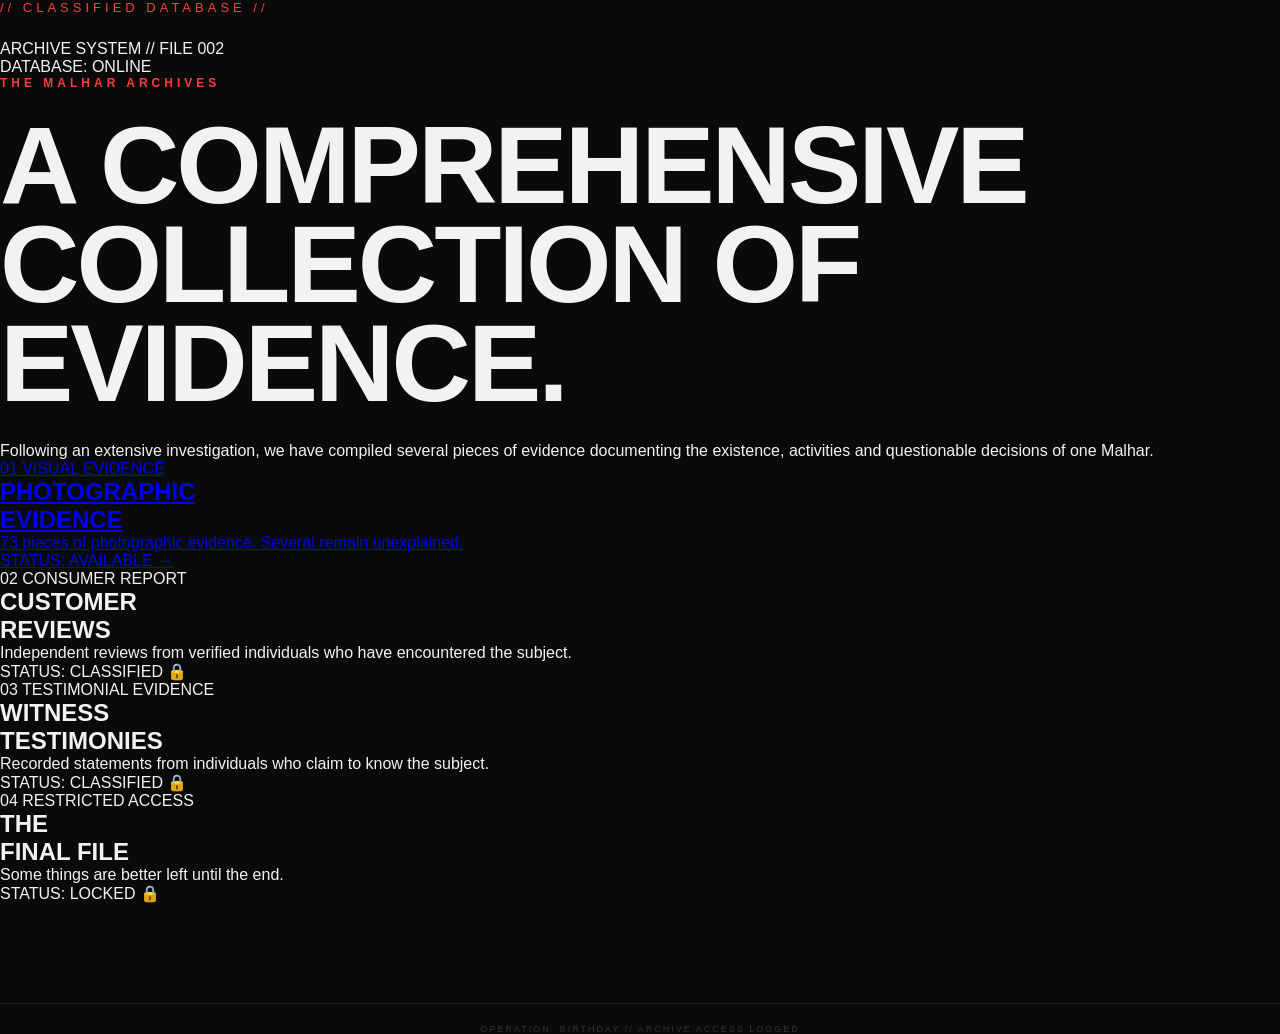
==== archives.html @ c101a63f "Create archives.html" ====
<!DOCTYPE html>
<html lang="en">

<head>

    <meta charset="UTF-8">
    <meta name="viewport" content="width=device-width, initial-scale=1.0">

    <title>The Malhar Archives | Operation Birthday</title>

    <link rel="stylesheet" href="style.css">

</head>


<body>

    <main class="archives-page">


        <!-- HEADER -->

        <header class="archives-header">

            <div>

                <p class="classified">
                    // CLASSIFIED DATABASE //
                </p>

                <p class="archive-code">
                    ARCHIVE SYSTEM // FILE 002
                </p>

            </div>

            <div class="archive-status">
                DATABASE: <span>ONLINE</span>
            </div>

        </header>


        <!-- TITLE -->

        <section class="archives-intro">

            <p class="section-label">
                THE MALHAR ARCHIVES
            </p>

            <h1>
                A COMPREHENSIVE<br>
                COLLECTION OF<br>
                EVIDENCE.
            </h1>

            <p class="archives-description">
                Following an extensive investigation, we have compiled
                several pieces of evidence documenting the existence,
                activities and questionable decisions of one Malhar.
            </p>

        </section>


        <!-- ARCHIVE FILES -->

        <section class="archive-files">


            <!-- PHOTO EVIDENCE -->

            <a href="evidence.html" class="archive-card archive-active">

                <div class="archive-card-top">

                    <span class="archive-number">
                        01
                    </span>

                    <span class="archive-type">
                        VISUAL EVIDENCE
                    </span>

                </div>

                <div class="archive-card-main">

                    <h2>
                        PHOTOGRAPHIC<br>
                        EVIDENCE
                    </h2>

                    <p>
                        73 pieces of photographic evidence.
                        Several remain unexplained.
                    </p>

                </div>

                <div class="archive-card-bottom">

                    <span>
                        STATUS: AVAILABLE
                    </span>

                    <span class="archive-arrow">
                        →
                    </span>

                </div>

            </a>


            <!-- CUSTOMER REVIEWS -->

            <div class="archive-card archive-locked">

                <div class="archive-card-top">

                    <span class="archive-number">
                        02
                    </span>

                    <span class="archive-type">
                        CONSUMER REPORT
                    </span>

                </div>

                <div class="archive-card-main">

                    <h2>
                        CUSTOMER<br>
                        REVIEWS
                    </h2>

                    <p>
                        Independent reviews from verified
                        individuals who have encountered the subject.
                    </p>

                </div>

                <div class="archive-card-bottom">

                    <span>
                        STATUS: CLASSIFIED
                    </span>

                    <span>
                        🔒
                    </span>

                </div>

            </div>


            <!-- WITNESS TESTIMONIES -->

            <div class="archive-card archive-locked">

                <div class="archive-card-top">

                    <span class="archive-number">
                        03
                    </span>

                    <span class="archive-type">
                        TESTIMONIAL EVIDENCE
                    </span>

                </div>

                <div class="archive-card-main">

                    <h2>
                        WITNESS<br>
                        TESTIMONIES
                    </h2>

                    <p>
                        Recorded statements from individuals
                        who claim to know the subject.
                    </p>

                </div>

                <div class="archive-card-bottom">

                    <span>
                        STATUS: CLASSIFIED
                    </span>

                    <span>
                        🔒
                    </span>

                </div>

            </div>


            <!-- FINAL FILE -->

            <div class="archive-card archive-locked final-archive">

                <div class="archive-card-top">

                    <span class="archive-number">
                        04
                    </span>

                    <span class="archive-type">
                        RESTRICTED ACCESS
                    </span>

                </div>

                <div class="archive-card-main">

                    <h2>
                        THE<br>
                        FINAL FILE
                    </h2>

                    <p>
                        Some things are better left until
                        the end.
                    </p>

                </div>

                <div class="archive-card-bottom">

                    <span>
                        STATUS: LOCKED
                    </span>

                    <span>
                        🔒
                    </span>

                </div>

            </div>


        </section>


        <!-- FOOTER -->

        <footer class="archives-footer">

            <p>
                OPERATION: BIRTHDAY // ARCHIVE ACCESS LOGGED
            </p>

        </footer>


    </main>

</body>

</html>
---- style.css ----
* {
    box-sizing: border-box;
    margin: 0;
    padding: 0;
}

body {
    background: #0a0a0a;
    color: #f2f2f2;
    font-family: Arial, Helvetica, sans-serif;
}

.landing {
    min-height: 100vh;
    display: flex;
    flex-direction: column;
    justify-content: center;
    align-items: center;
    text-align: center;
    padding: 30px;
}

.classified {
    color: #ff3b3b;
    letter-spacing: 4px;
    font-size: 13px;
    margin-bottom: 25px;
}

h1 {
    font-size: clamp(50px, 10vw, 110px);
    line-height: 0.9;
    letter-spacing: -3px;
    margin-bottom: 30px;
}

.subtitle {
    max-width: 600px;
    color: #bdbdbd;
    font-size: 18px;
    margin-bottom: 35px;
}

.mission-box {
    border: 1px solid #444;
    padding: 25px 40px;
    text-align: left;
    width: min(500px, 90%);
    margin-bottom: 30px;
    background: #111;
}

.mission-box p {
    margin: 8px 0;
    letter-spacing: 1px;
}

.warning {
    color: #aaa;
    line-height: 1.7;
    margin-bottom: 30px;
}

button {
    background: #ff3b3b;
    color: white;
    border: none;
    padding: 16px 30px;
    font-size: 15px;
    font-weight: bold;
    letter-spacing: 1px;
    cursor: pointer;
    transition: 0.2s;
}

button:hover {
    background: #ffffff;
    color: #000000;
    transform: scale(1.05);
}

.tiny {
    margin-top: 40px;
    color: #555;
    font-size: 11px;
}

.mission-button {
    display: inline-block;
    background: #ff3b3b;
    color: white;
    text-decoration: none;
    padding: 16px 30px;
    font-size: 15px;
    font-weight: bold;
    letter-spacing: 1px;
    cursor: pointer;
    transition: 0.2s;
}

.mission-button:hover {
    background: white;
    color: black;
    transform: scale(1.05);
}

.briefing {
    min-height: 100vh;
    max-width: 850px;
    margin: auto;
    padding: 80px 30px;
}

.briefing h1 {
    font-size: clamp(50px, 9vw, 100px);
    line-height: 0.9;
    margin-bottom: 30px;
}

.intro {
    color: #aaa;
    font-size: 20px;
    margin-bottom: 50px;
}

.briefing-card {
    border-left: 4px solid #ff3b3b;
    background: #111;
    padding: 30px;
    margin-bottom: 40px;
}

.briefing-card h2,
.rules h2 {
    font-size: 14px;
    letter-spacing: 3px;
    color: #ff3b3b;
    margin-bottom: 20px;
}

.briefing-card p {
    color: #ccc;
    line-height: 1.7;
    margin-bottom: 15px;
}

.rules {
    margin-bottom: 40px;
}

.rules p {
    border-bottom: 1px solid #222;
    padding: 18px 0;
    color: #ccc;
}

.rules span {
    color: #ff3b3b;
    font-weight: bold;
    margin-right: 20px;
}

.warning-box {
    border: 1px dashed #555;
    padding: 25px;
    margin-bottom: 40px;
    color: #999;
}

.warning-box p:first-child {
    color: #ff3b3b;
    font-weight: bold;
    letter-spacing: 2px;
    margin-bottom: 10px;
}

/* =========================================
   MISSION BRIEFING
   ========================================= */

.briefing-page {
    min-height: 100vh;
    max-width: 1000px;
    margin: auto;
    padding: 50px 35px 80px;
}


/* HEADER */

.page-header {
    display: flex;
    justify-content: space-between;
    align-items: center;
    border-bottom: 1px solid #252525;
    padding-bottom: 18px;
    margin-bottom: 90px;
}

.file-number {
    color: #555;
    font-size: 11px;
    letter-spacing: 2px;
}


/* TITLE */

.briefing-title {
    margin-bottom: 100px;
}

.section-label {
    color: #ff3b3b;
    font-size: 12px;
    font-weight: bold;
    letter-spacing: 4px;
    margin-bottom: 25px;
}

.briefing-title h1 {
    font-size: clamp(55px, 10vw, 110px);
    line-height: 0.88;
    letter-spacing: -4px;
    margin-bottom: 35px;
}

.intro-text {
    color: #888;
    font-size: 19px;
    max-width: 600px;
}


/* SECTIONS */

.briefing-section {
    display: grid;
    grid-template-columns: 90px 1fr;
    gap: 30px;

    border-top: 1px solid #252525;

    padding: 55px 0;
}

.section-number {
    color: #ff3b3b;
    font-size: 13px;
    font-weight: bold;
    letter-spacing: 2px;
}

.section-content h2 {
    font-size: 14px;
    letter-spacing: 3px;
    margin-bottom: 25px;
}

.section-content > p {
    max-width: 650px;
    color: #aaa;
    font-size: 17px;
    line-height: 1.8;
    margin-bottom: 18px;
}


/* PARAMETERS */

.parameter {
    display: grid;
    grid-template-columns: 190px 1fr;

    border-bottom: 1px solid #202020;

    padding: 20px 0;
}

.parameter span {
    color: #ff3b3b;
    font-size: 11px;
    font-weight: bold;
    letter-spacing: 1.5px;
}

.parameter p {
    color: #aaa;
    line-height: 1.6;
}


/* RULES */

.rules {
    list-style: none;
    counter-reset: rules;
    padding: 0;
    margin: 0;
    max-width: 700px;
}

.rules li {
    counter-increment: rules;

    position: relative;

    border-bottom: 1px solid #202020;

    padding: 18px 0 18px 45px;

    color: #aaa;
    line-height: 1.5;
}

.rules li::before {
    content: "0" counter(rules);

    position: absolute;
    left: 0;

    color: #ff3b3b;
    font-size: 11px;
    font-weight: bold;
    letter-spacing: 1px;
}


/* WARNING */

.warning-panel {
    border: 1px dashed #444;

    padding: 25px 30px;

    margin: 40px 0 70px;

    max-width: 700px;
}

.warning-title {
    color: #ff3b3b !important;
    font-weight: bold;
    letter-spacing: 2px;
    margin-bottom: 10px;
}

.warning-panel p {
    color: #777;
    line-height: 1.6;
}


/* START */

.start-section {
    text-align: center;

    border-top: 1px solid #252525;

    padding-top: 60px;
}

.start-section > p {
    color: #555;
    font-size: 11px;
    letter-spacing: 3px;
    margin-bottom: 25px;
}


/* FOOTER */

footer {
    margin-top: 100px;

    border-top: 1px solid #202020;

    padding-top: 20px;

    text-align: center;
}

footer p {
    color: #333;
    font-size: 9px;
    letter-spacing: 2px;
}


/* MOBILE */

@media (max-width: 650px) {

    .briefing-page {
        padding: 30px 22px 60px;
    }

    .page-header {
        margin-bottom: 60px;
    }

    .file-number {
        display: none;
    }

    .briefing-title {
        margin-bottom: 70px;
    }

    .briefing-title h1 {
        letter-spacing: -2px;
    }

    .briefing-section {
        grid-template-columns: 1fr;
        gap: 15px;
    }

        .parameter {
        grid-template-columns: 1fr;
        gap: 8px;
    }

}

/* =========================================
   TREASURE HUNT
   ========================================= */

.hunt-page {
    min-height: 100vh;
    max-width: 1000px;
    margin: auto;
    padding: 40px 35px 70px;
}


/* HEADER */

.hunt-header {
    display: flex;
    justify-content: space-between;
    align-items: center;

    border-bottom: 1px solid #252525;

    padding-bottom: 20px;
}

.hunt-title {
    font-size: 11px;
    letter-spacing: 3px;
    color: #777;
    margin-top: 8px;
}

.progress-text {
    font-size: 13px;
    letter-spacing: 2px;
    color: #ff3b3b;
}


/* PROGRESS */

.hunt-progress {
    margin: 45px 0 80px;
}

.progress-bar {
    width: 100%;
    height: 3px;
    background: #202020;
}

#progress-fill {
    width: 0%;
    height: 100%;
    background: #ff3b3b;
    transition: width 0.5s ease;
}

#progress-label {
    color: #555;
    font-size: 10px;
    letter-spacing: 2px;
    margin-top: 12px;
}


/* CLUE */

.clue-container {
    max-width: 800px;
    margin: auto;
}

.clue-label {
    color: #ff3b3b;
    font-size: 12px;
    font-weight: bold;
    letter-spacing: 4px;
    margin-bottom: 20px;
}

.clue-container h1 {
    font-size: clamp(45px, 8vw, 90px);
    line-height: 0.9;
    letter-spacing: -3px;
    margin-bottom: 45px;
}


/* CLUE CARD */

.clue-card {
    position: relative;

    background: #111;

    border: 1px solid #292929;

    padding: 50px 45px;

    margin-bottom: 45px;
}

.clue-card::before {
    content: "CLASSIFIED CLUE";

    position: absolute;

    top: 15px;
    right: 20px;

    color: #333;

    font-size: 9px;
    letter-spacing: 2px;
}

#clue-text {
    color: #d0d0d0;

    font-size: 20px;

    line-height: 1.8;

    max-width: 650px;
}


/* ANSWER */

.answer-section {
    max-width: 700px;
}

.answer-section label {
    display: block;

    color: #777;

    font-size: 10px;

    letter-spacing: 2px;

    margin-bottom: 12px;
}

.answer-row {
    display: flex;
    gap: 10px;
}

.answer-row input {
    flex: 1;

    background: #0d0d0d;

    border: 1px solid #333;

    color: white;

    padding: 16px 18px;

    font-family: inherit;

    font-size: 16px;

    outline: none;
}

.answer-row input:focus {
    border-color: #ff3b3b;
}

.answer-row button {
    border: none;

    background: #ff3b3b;

    color: white;

    padding: 0 25px;

    font-weight: bold;

    letter-spacing: 1px;

    cursor: pointer;
}

.answer-row button:hover {
    background: white;
    color: black;
}


/* FEEDBACK */

#feedback {
    min-height: 25px;

    margin-top: 15px;

    font-size: 12px;

    letter-spacing: 1px;
}

.wrong-answer {
    color: #ff3b3b;
}


/* SUCCESS */

.success-box {
    display: none;

    margin-top: 35px;

    border-left: 3px solid #ff3b3b;

    background: #111;

    padding: 25px 30px;
}

.success-box.show {
    display: block;

    animation: reveal 0.4s ease;
}

.success-title {
    color: #ff3b3b;

    font-size: 12px;

    font-weight: bold;

    letter-spacing: 2px;

    margin-bottom: 15px;
}

#success-message {
    color: #aaa;

    line-height: 1.6;

    margin-bottom: 20px;
}

.next-button {
    background: transparent;

    border: 1px solid #555;

    color: white;

    padding: 12px 20px;

    font-size: 11px;

    font-weight: bold;

    letter-spacing: 1px;

    cursor: pointer;
}

.next-button:hover {
    background: white;
    color: black;
}


/* COMPLETE */

.mission-complete {
    text-align: center;

    padding: 80px 0;
}

.mission-complete h1 {
    font-size: clamp(55px, 10vw, 110px);

    line-height: 0.88;

    letter-spacing: -4px;

    margin: 25px 0 35px;
}

.complete-text {
    color: #aaa;

    font-size: 20px;

    margin-bottom: 50px;
}

.completion-stats {
    max-width: 500px;

    margin: auto auto 50px;

    border-top: 1px solid #252525;
}

.completion-stats p {
    display: flex;

    justify-content: space-between;

    border-bottom: 1px solid #252525;

    padding: 18px 0;

    color: #aaa;

    font-size: 12px;

    letter-spacing: 1px;
}

.completion-stats span {
    color: #555;
}

.final-note {
    color: #666;

    line-height: 1.7;

    margin-bottom: 35px;
}


/* FOOTER */

.hunt-footer {
    margin-top: 100px;

    border-top: 1px solid #202020;

    padding-top: 20px;

    text-align: center;
}

.hunt-footer p {
    color: #333;

    font-size: 9px;

    letter-spacing: 2px;
}


/* ANIMATION */

@keyframes reveal {

    from {
        opacity: 0;
        transform: translateY(10px);
    }

    to {
        opacity: 1;
        transform: translateY(0);
    }

}


/* MOBILE */

@media (max-width: 650px) {

    .hunt-page {
        padding: 25px 20px 50px;
    }

    .hunt-progress {
        margin: 35px 0 60px;
    }

    .clue-container h1 {
        letter-spacing: -2px;
    }

    .clue-card {
        padding: 45px 25px 30px;
    }

    #clue-text {
        font-size: 17px;
    }

    .answer-row {
        flex-direction: column;
    }

    .answer-row button {
        padding: 15px;
    }

    .mission-complete h1 {
        letter-spacing: -2px;
    }

}
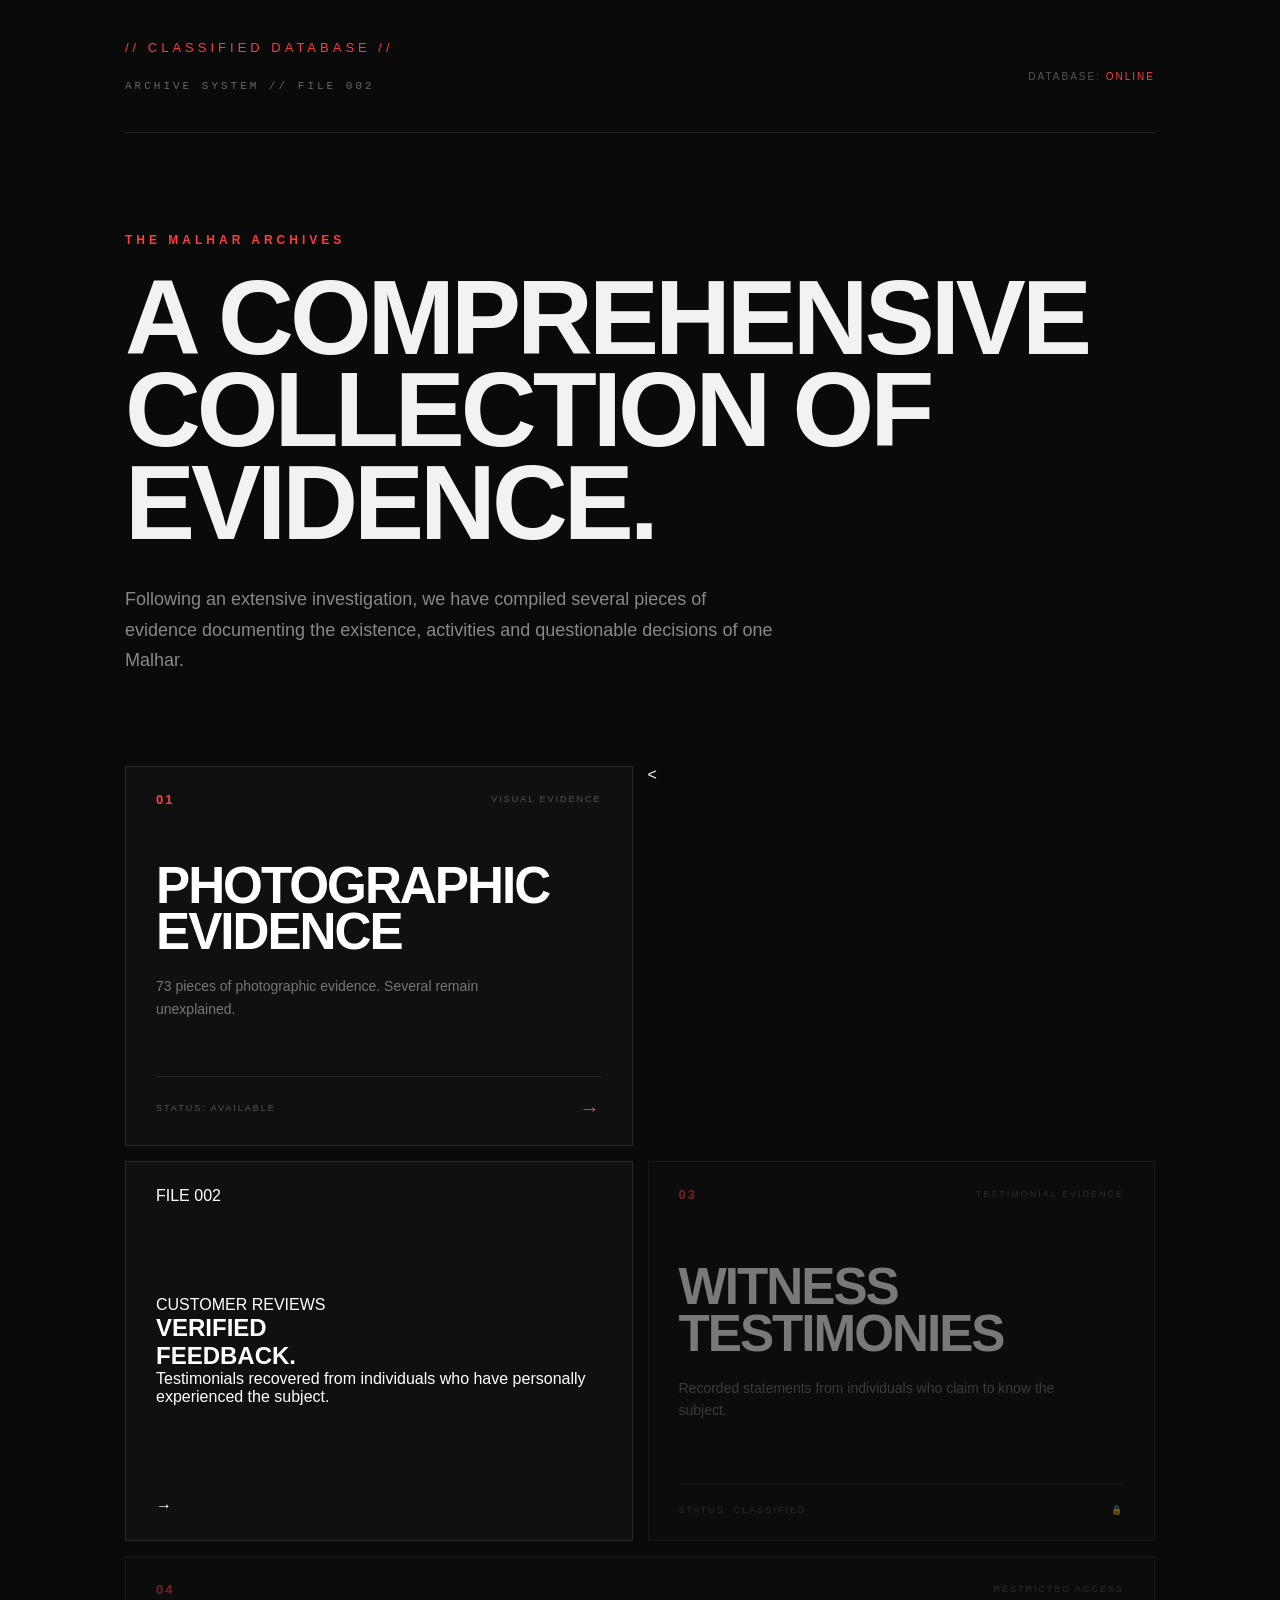
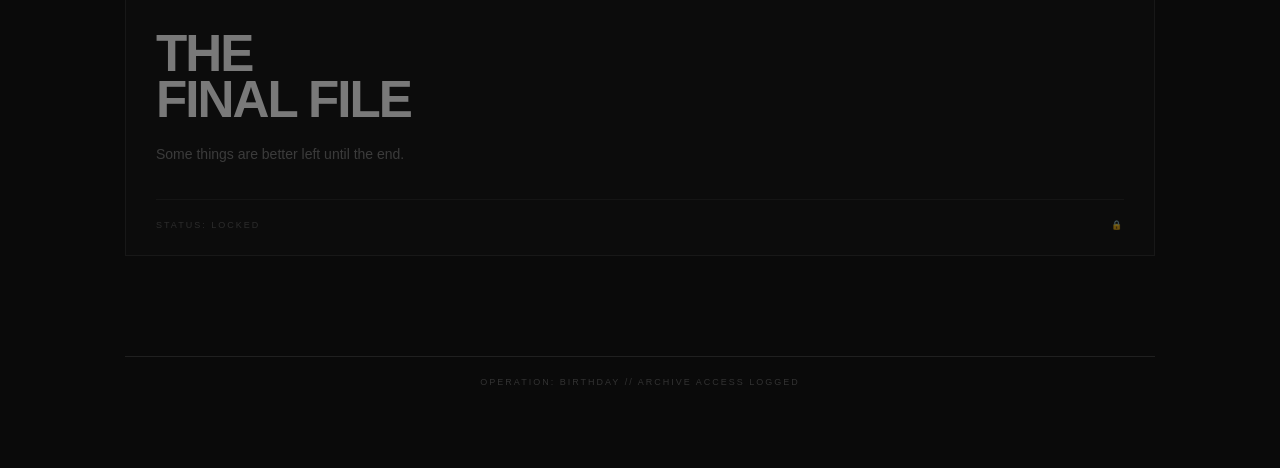
==== commit 0bf3e1e7: "Update archives.html" ====
--- a/archives.html
+++ b/archives.html
@@ -116,47 +116,35 @@
 
             <!-- CUSTOMER REVIEWS -->
 
-            <div class="archive-card archive-locked">
-
-                <div class="archive-card-top">
-
-                    <span class="archive-number">
-                        02
-                    </span>
-
-                    <span class="archive-type">
-                        CONSUMER REPORT
-                    </span>
-
-                </div>
-
-                <div class="archive-card-main">
-
-                    <h2>
-                        CUSTOMER<br>
-                        REVIEWS
-                    </h2>
-
-                    <p>
-                        Independent reviews from verified
-                        individuals who have encountered the subject.
-                    </p>
-
-                </div>
-
-                <div class="archive-card-bottom">
-
-                    <span>
-                        STATUS: CLASSIFIED
-                    </span>
-
-                    <span>
-                        🔒
-                    </span>
-
-                </div>
-
-            </div>
+            <<a href="reviews.html" class="archive-card">
+
+    <div class="archive-card-number">
+        FILE 002
+    </div>
+
+    <div class="archive-card-content">
+
+        <p class="archive-card-label">
+            CUSTOMER REVIEWS
+        </p>
+
+        <h2>
+            VERIFIED<br>
+            FEEDBACK.
+        </h2>
+
+        <p>
+            Testimonials recovered from individuals
+            who have personally experienced the subject.
+        </p>
+
+    </div>
+
+    <div class="archive-card-arrow">
+        →
+    </div>
+
+</a>
 
 
             <!-- WITNESS TESTIMONIES -->
--- a/style.css
+++ b/style.css
@@ -838,3 +838,1509 @@
 
 }
    
+/* =========================================
+   ARCHIVES
+   ========================================= */
+
+.archives-page {
+    width: 100%;
+    max-width: 1100px;
+
+    margin: 0 auto;
+
+    padding: 40px 35px 80px;
+}
+
+
+/* HEADER */
+
+.archives-header {
+    display: flex;
+
+    justify-content: space-between;
+    align-items: center;
+
+    padding-bottom: 20px;
+
+    border-bottom: 1px solid #252525;
+}
+
+.archive-code {
+    margin-top: 8px;
+
+    color: #555;
+
+    font-size: 10px;
+
+    letter-spacing: 2px;
+}
+
+.archive-status {
+    color: #555;
+
+    font-size: 10px;
+
+    letter-spacing: 2px;
+}
+
+.archive-status span {
+    color: #ff3b3b;
+}
+
+
+/* INTRO */
+
+.archives-intro {
+    padding: 100px 0 90px;
+}
+
+.archives-intro h1 {
+    margin: 25px 0 35px;
+
+    color: #f2f2f2;
+
+    font-size: clamp(55px, 9vw, 105px);
+
+    line-height: 0.88;
+
+    letter-spacing: -4px;
+}
+
+.archives-description {
+    max-width: 650px;
+
+    color: #888;
+
+    font-size: 18px;
+
+    line-height: 1.7;
+}
+
+
+/* FILES */
+
+.archive-files {
+    display: grid;
+
+    grid-template-columns: repeat(2, 1fr);
+
+    gap: 15px;
+}
+
+
+/* CARD */
+
+.archive-card {
+    position: relative;
+
+    min-height: 380px;
+
+    padding: 25px 30px;
+
+    border: 1px solid #292929;
+
+    background: #101010;
+
+    color: white;
+
+    text-decoration: none;
+
+    display: flex;
+
+    flex-direction: column;
+
+    justify-content: space-between;
+
+    transition:
+        transform 0.25s ease,
+        border-color 0.25s ease,
+        background 0.25s ease;
+}
+
+.archive-active {
+    cursor: pointer;
+}
+
+.archive-active:hover {
+    transform: translateY(-5px);
+
+    border-color: #ff3b3b;
+
+    background: #141414;
+}
+
+
+/* CARD TOP */
+
+.archive-card-top {
+    display: flex;
+
+    justify-content: space-between;
+
+    align-items: center;
+}
+
+.archive-number {
+    color: #ff3b3b;
+
+    font-size: 13px;
+
+    font-weight: bold;
+
+    letter-spacing: 2px;
+}
+
+.archive-type {
+    color: #555;
+
+    font-size: 9px;
+
+    letter-spacing: 2px;
+}
+
+
+/* CARD MAIN */
+
+.archive-card-main h2 {
+    margin-bottom: 20px;
+
+    font-size: clamp(35px, 4vw, 55px);
+
+    line-height: 0.9;
+
+    letter-spacing: -2px;
+}
+
+.archive-card-main p {
+    max-width: 400px;
+
+    color: #777;
+
+    font-size: 14px;
+
+    line-height: 1.6;
+}
+
+
+/* CARD BOTTOM */
+
+.archive-card-bottom {
+    display: flex;
+
+    justify-content: space-between;
+
+    align-items: center;
+
+    padding-top: 20px;
+
+    border-top: 1px solid #242424;
+
+    color: #555;
+
+    font-size: 9px;
+
+    letter-spacing: 2px;
+}
+
+.archive-arrow {
+    color: #ff3b3b;
+
+    font-size: 20px;
+}
+
+
+/* LOCKED */
+
+.archive-locked {
+    opacity: 0.45;
+
+    cursor: not-allowed;
+}
+
+.archive-locked:hover {
+    border-color: #292929;
+}
+
+
+/* FINAL FILE */
+
+.final-archive {
+    grid-column: span 2;
+
+    min-height: 300px;
+}
+
+
+/* FOOTER */
+
+.archives-footer {
+    margin-top: 100px;
+
+    padding-top: 20px;
+
+    border-top: 1px solid #202020;
+
+    text-align: center;
+}
+
+.archives-footer p {
+    color: #333;
+
+    font-size: 9px;
+
+    letter-spacing: 2px;
+}
+
+
+/* =========================================
+   EVIDENCE PAGE
+   ========================================= */
+
+.evidence-page {
+    width: 100%;
+    max-width: 1200px;
+
+    margin: 0 auto;
+
+    padding: 40px 30px 80px;
+}
+
+
+/* HEADER */
+
+.evidence-header {
+    display: flex;
+
+    justify-content: space-between;
+    align-items: center;
+
+    padding-bottom: 20px;
+
+    border-bottom: 1px solid #252525;
+}
+
+.evidence-title {
+    margin-top: 8px;
+
+    color: #777;
+
+    font-size: 11px;
+
+    letter-spacing: 3px;
+}
+
+.back-link {
+    color: #777;
+
+    text-decoration: none;
+
+    font-size: 10px;
+
+    letter-spacing: 2px;
+
+    transition: 0.2s;
+}
+
+.back-link:hover {
+    color: #ff3b3b;
+}
+
+
+/* INTRO */
+
+.evidence-intro {
+    padding: 90px 0 50px;
+}
+
+.evidence-intro h1 {
+    margin: 25px 0 30px;
+
+    font-size: clamp(60px, 10vw, 120px);
+
+    line-height: 0.85;
+
+    letter-spacing: -5px;
+}
+
+.evidence-intro > p:last-child {
+    max-width: 600px;
+
+    color: #888;
+
+    font-size: 17px;
+
+    line-height: 1.7;
+}
+
+
+/* CONTROLS */
+
+.evidence-controls {
+    display: flex;
+
+    justify-content: space-between;
+
+    padding: 15px 0;
+
+    margin-bottom: 25px;
+
+    border-top: 1px solid #252525;
+
+    border-bottom: 1px solid #252525;
+
+    color: #555;
+
+    font-size: 9px;
+
+    letter-spacing: 2px;
+}
+
+.evidence-controls strong {
+    color: #ff3b3b;
+}
+
+
+/* GRID */
+
+.evidence-grid {
+    columns: 3 280px;
+
+    column-gap: 15px;
+}
+
+
+/* ITEM */
+
+.evidence-item {
+    break-inside: avoid;
+
+    margin-bottom: 15px;
+
+    background: #101010;
+
+    border: 1px solid #222;
+
+    transition:
+        transform 0.25s ease,
+        border-color 0.25s ease;
+}
+
+.evidence-item:hover {
+    transform: translateY(-3px);
+
+    border-color: #ff3b3b;
+}
+
+
+/* IMAGE */
+
+.evidence-image-wrapper {
+    position: relative;
+
+    width: 100%;
+
+    overflow: hidden;
+
+    background: #080808;
+}
+
+.evidence-image-wrapper img {
+    display: block;
+
+    width: 100%;
+
+    height: auto;
+
+    transition: transform 0.4s ease;
+}
+
+.evidence-item:hover img {
+    transform: scale(1.025);
+}
+
+
+/* EXHIBIT LABEL */
+
+.exhibit-number {
+    position: absolute;
+
+    bottom: 10px;
+    left: 10px;
+
+    padding: 6px 8px;
+
+    background: rgba(0, 0, 0, 0.8);
+
+    color: white;
+
+    font-size: 8px;
+
+    letter-spacing: 1.5px;
+}
+
+
+/* CAPTION */
+
+.evidence-caption {
+    display: flex;
+
+    justify-content: space-between;
+
+    gap: 10px;
+
+    padding: 12px;
+
+    color: #555;
+
+    font-size: 7px;
+
+    letter-spacing: 1.5px;
+}
+
+
+/* FOOTER */
+
+.evidence-footer {
+    margin-top: 100px;
+
+    padding-top: 25px;
+
+    border-top: 1px solid #252525;
+
+    text-align: center;
+}
+
+.evidence-footer p {
+    margin-bottom: 20px;
+
+    color: #333;
+
+    font-size: 9px;
+
+    letter-spacing: 2px;
+}
+
+.evidence-footer a {
+    color: #777;
+
+    text-decoration: none;
+
+    font-size: 10px;
+
+    letter-spacing: 2px;
+}
+
+.evidence-footer a:hover {
+    color: #ff3b3b;
+}
+
+
+/* =========================================
+   ARCHIVES / EVIDENCE MOBILE
+   ========================================= */
+
+@media (max-width: 700px) {
+
+    .archives-page,
+    .evidence-page {
+        padding: 25px 20px 60px;
+    }
+
+    .archives-header {
+        align-items: flex-start;
+    }
+
+    .archive-status {
+        display: none;
+    }
+
+    .archives-intro {
+        padding: 70px 0;
+    }
+
+    .archives-intro h1 {
+        letter-spacing: -2px;
+    }
+
+    .archive-files {
+        grid-template-columns: 1fr;
+    }
+
+    .final-archive {
+        grid-column: span 1;
+    }
+
+    .archive-card {
+        min-height: 330px;
+    }
+
+    .evidence-header {
+        align-items: flex-start;
+    }
+
+    .evidence-intro {
+        padding: 70px 0 40px;
+    }
+
+    .evidence-intro h1 {
+        letter-spacing: -3px;
+    }
+
+    .evidence-controls {
+        flex-direction: column;
+
+        gap: 10px;
+    }
+
+    .evidence-grid {
+        columns: 2 150px;
+    }
+
+}
+
+@media (max-width: 450px) {
+
+    .evidence-grid {
+        columns: 1;
+    }
+
+}
+
+/* =========================================
+   EXHIBIT VIEWER
+   ========================================= */
+
+body.modal-open {
+    overflow: hidden;
+}
+
+
+/* MODAL */
+
+.exhibit-modal {
+    position: fixed;
+
+    inset: 0;
+
+    z-index: 9999;
+
+    display: flex;
+
+    justify-content: center;
+    align-items: center;
+
+    padding: 30px;
+
+    visibility: hidden;
+
+    opacity: 0;
+
+    transition:
+        opacity 0.25s ease,
+        visibility 0.25s ease;
+}
+
+
+.exhibit-modal.active {
+    visibility: visible;
+
+    opacity: 1;
+}
+
+
+/* BACKDROP */
+
+.modal-backdrop {
+    position: absolute;
+
+    inset: 0;
+
+    background: rgba(0, 0, 0, 0.94);
+}
+
+
+/* VIEWER */
+
+.exhibit-viewer {
+    position: relative;
+
+    z-index: 2;
+
+    width: min(1000px, 100%);
+
+    max-height: 92vh;
+
+    overflow-y: auto;
+
+    background: #0d0d0d;
+
+    border: 1px solid #333;
+
+    padding: 25px 30px 20px;
+
+    transform: translateY(20px);
+
+    transition: transform 0.25s ease;
+}
+
+
+.exhibit-modal.active
+.exhibit-viewer {
+
+    transform: translateY(0);
+
+}
+
+
+/* CLOSE */
+
+.modal-close {
+
+    position: absolute;
+
+    top: 15px;
+    right: 18px;
+
+    z-index: 5;
+
+    width: 35px;
+    height: 35px;
+
+    background: transparent;
+
+    border: none;
+
+    color: #777;
+
+    font-size: 28px;
+
+    line-height: 1;
+
+    cursor: pointer;
+
+    transition: 0.2s;
+
+}
+
+
+.modal-close:hover {
+
+    color: #ff3b3b;
+
+}
+
+
+/* TOP */
+
+.viewer-top {
+
+    display: flex;
+
+    justify-content: space-between;
+
+    align-items: center;
+
+    gap: 20px;
+
+    padding-bottom: 18px;
+
+    border-bottom: 1px solid #252525;
+
+}
+
+
+#viewer-number {
+
+    color: #ff3b3b;
+
+    font-size: 11px;
+
+    font-weight: bold;
+
+    letter-spacing: 2px;
+
+}
+
+
+#viewer-classification {
+
+    color: #555;
+
+    font-size: 9px;
+
+    letter-spacing: 1.5px;
+
+    text-align: right;
+
+}
+
+
+/* IMAGE */
+
+.viewer-image {
+
+    display: flex;
+
+    justify-content: center;
+
+    align-items: center;
+
+    min-height: 300px;
+
+    max-height: 65vh;
+
+    margin: 25px 0;
+
+    background: #050505;
+
+}
+
+
+.viewer-image img {
+
+    display: block;
+
+    max-width: 100%;
+
+    max-height: 65vh;
+
+    width: auto;
+
+    height: auto;
+
+    object-fit: contain;
+
+}
+
+
+/* INFORMATION */
+
+.viewer-info {
+
+    padding: 20px 0;
+
+    border-top: 1px solid #252525;
+
+}
+
+
+.viewer-label {
+
+    margin-bottom: 10px;
+
+    color: #ff3b3b;
+
+    font-size: 9px;
+
+    font-weight: bold;
+
+    letter-spacing: 2px;
+
+}
+
+
+.viewer-notes {
+
+    max-width: 750px;
+
+    color: #aaa;
+
+    font-size: 15px;
+
+    line-height: 1.7;
+
+}
+
+
+/* NAVIGATION */
+
+.viewer-navigation {
+
+    display: grid;
+
+    grid-template-columns: 1fr auto 1fr;
+
+    align-items: center;
+
+    gap: 20px;
+
+    padding-top: 20px;
+
+    border-top: 1px solid #252525;
+
+}
+
+
+.viewer-navigation button {
+
+    padding: 12px 15px;
+
+    background: transparent;
+
+    border: 1px solid #333;
+
+    color: #777;
+
+    font-family: inherit;
+
+    font-size: 9px;
+
+    font-weight: bold;
+
+    letter-spacing: 1.5px;
+
+    cursor: pointer;
+
+    transition: 0.2s;
+
+}
+
+
+.viewer-navigation button:first-child {
+
+    justify-self: start;
+
+}
+
+
+.viewer-navigation button:last-child {
+
+    justify-self: end;
+
+}
+
+
+.viewer-navigation button:hover {
+
+    background: white;
+
+    border-color: white;
+
+    color: black;
+
+}
+
+
+#viewer-counter {
+
+    color: #555;
+
+    font-size: 9px;
+
+    letter-spacing: 2px;
+
+    text-align: center;
+
+}
+
+
+/* MOBILE */
+
+@media (max-width: 650px) {
+
+    .exhibit-modal {
+
+        padding: 10px;
+
+    }
+
+
+    .exhibit-viewer {
+
+        max-height: 96vh;
+
+        padding: 20px;
+
+    }
+
+
+    .viewer-top {
+
+        display: block;
+
+        padding-right: 35px;
+
+    }
+
+
+    #viewer-classification {
+
+        display: block;
+
+        margin-top: 8px;
+
+        text-align: left;
+
+    }
+
+
+    .viewer-image {
+
+        min-height: 200px;
+
+        margin: 20px 0;
+
+    }
+
+
+    .viewer-image img {
+
+        max-height: 55vh;
+
+    }
+
+
+    .viewer-navigation {
+
+        grid-template-columns: 1fr 1fr;
+
+    }
+
+
+    #viewer-counter {
+
+        grid-column: 1 / -1;
+
+        grid-row: 1;
+
+    }
+
+
+    .viewer-navigation button:first-child {
+
+        grid-column: 1;
+
+        grid-row: 2;
+
+        justify-self: stretch;
+
+    }
+
+
+    .viewer-navigation button:last-child {
+
+        grid-column: 2;
+
+        grid-row: 2;
+
+        justify-self: stretch;
+
+    }
+
+}
+
+/* =========================================================
+   CUSTOMER REVIEWS
+   ========================================================= */
+
+.reviews-page {
+    width: 100%;
+    max-width: 1100px;
+    margin: 0 auto;
+    padding: 60px 40px 80px;
+}
+
+
+/* =========================================
+   HEADER
+   ========================================= */
+
+.reviews-header {
+    display: flex;
+    justify-content: space-between;
+    align-items: flex-start;
+    border-bottom: 1px solid #242424;
+    padding-bottom: 50px;
+    margin-bottom: 50px;
+}
+
+.archive-code {
+    font-family: monospace;
+    font-size: 11px;
+    letter-spacing: 3px;
+    color: #666;
+    margin: 8px 0 20px;
+}
+
+.reviews-header h1 {
+    font-size: clamp(55px, 9vw, 110px);
+    line-height: 0.82;
+    letter-spacing: -5px;
+    margin: 0;
+    font-weight: 900;
+}
+
+.reviews-header-meta {
+    text-align: right;
+    font-family: monospace;
+    font-size: 10px;
+    letter-spacing: 2px;
+    color: #666;
+    line-height: 2;
+}
+
+
+/* =========================================
+   PRODUCT SUMMARY
+   ========================================= */
+
+.product-summary {
+    display: grid;
+    grid-template-columns: 1.4fr 1fr;
+    gap: 60px;
+    padding: 35px;
+    background: #111;
+    border: 1px solid #292929;
+    margin-bottom: 100px;
+}
+
+.product-label {
+    font-family: monospace;
+    font-size: 10px;
+    letter-spacing: 3px;
+    color: #777;
+    margin-bottom: 15px;
+}
+
+.product-info h2 {
+    font-size: 60px;
+    margin: 0 0 15px;
+    letter-spacing: -3px;
+}
+
+.product-description {
+    max-width: 500px;
+    color: #aaa;
+    font-size: 16px;
+    line-height: 1.7;
+}
+
+.verified-product {
+    display: inline-block;
+    margin-top: 25px;
+    padding: 7px 12px;
+    border: 1px solid #555;
+    color: #aaa;
+    font-family: monospace;
+    font-size: 9px;
+    letter-spacing: 2px;
+}
+
+
+/* =========================================
+   RATING SUMMARY
+   ========================================= */
+
+.rating-summary {
+    border-left: 1px solid #292929;
+    padding-left: 45px;
+}
+
+.overall-rating {
+    display: flex;
+    align-items: center;
+    gap: 15px;
+    margin-bottom: 5px;
+}
+
+.rating-number {
+    font-size: 55px;
+    font-weight: 700;
+}
+
+.rating-stars {
+    font-size: 24px;
+    letter-spacing: 2px;
+}
+
+.rating-caption {
+    font-family: monospace;
+    font-size: 9px;
+    color: #666;
+    letter-spacing: 2px;
+    margin-bottom: 30px;
+}
+
+.rating-bars {
+    display: flex;
+    flex-direction: column;
+    gap: 9px;
+}
+
+.rating-row {
+    display: grid;
+    grid-template-columns: 35px 1fr;
+    align-items: center;
+    gap: 10px;
+    font-family: monospace;
+    font-size: 10px;
+    color: #777;
+}
+
+.rating-bar {
+    height: 7px;
+    background: #292929;
+}
+
+.rating-fill {
+    height: 100%;
+    background: #888;
+}
+
+.rating-5 {
+    width: 62%;
+}
+
+.rating-4 {
+    width: 82%;
+}
+
+.rating-3 {
+    width: 48%;
+}
+
+.rating-2 {
+    width: 20%;
+}
+
+.rating-1 {
+    width: 8%;
+}
+
+
+/* =========================================
+   SECTION HEADINGS
+   ========================================= */
+
+.section-heading {
+    margin-bottom: 45px;
+}
+
+.section-heading h2,
+.reviews-title-row h2 {
+    font-size: clamp(45px, 7vw, 75px);
+    line-height: 0.85;
+    letter-spacing: -3px;
+    margin: 10px 0 0;
+}
+
+
+/* =========================================
+   AWARDS
+   ========================================= */
+
+.award-section {
+    margin-bottom: 110px;
+}
+
+.award-grid {
+    display: grid;
+    grid-template-columns: repeat(2, 1fr);
+    gap: 18px;
+}
+
+.award-card {
+    padding: 30px;
+    border: 1px solid #292929;
+    background: #0e0e0e;
+    position: relative;
+}
+
+.award-card:hover {
+    border-color: #555;
+}
+
+.award-number {
+    font-family: monospace;
+    font-size: 9px;
+    letter-spacing: 2px;
+    color: #555;
+    margin-bottom: 30px;
+}
+
+.award-card h3 {
+    font-size: 27px;
+    letter-spacing: -1px;
+    margin: 0;
+}
+
+.award-subtitle {
+    font-family: monospace;
+    font-size: 10px;
+    letter-spacing: 2px;
+    color: #777;
+    text-transform: uppercase;
+    margin-top: 5px;
+}
+
+.award-description {
+    color: #aaa;
+    font-size: 14px;
+    line-height: 1.7;
+    margin-top: 25px;
+}
+
+.award-nominator {
+    font-family: monospace;
+    font-size: 9px;
+    letter-spacing: 2px;
+    color: #555;
+    margin-top: 30px;
+}
+
+
+/* =========================================
+   REVIEWS SECTION
+   ========================================= */
+
+.customer-reviews {
+    margin-bottom: 100px;
+}
+
+.reviews-title-row {
+    display: flex;
+    justify-content: space-between;
+    align-items: flex-end;
+    margin-bottom: 50px;
+}
+
+.review-count {
+    text-align: right;
+    font-family: monospace;
+    font-size: 9px;
+    line-height: 1.8;
+    letter-spacing: 2px;
+    color: #555;
+}
+
+
+/* =========================================
+   REVIEW CARD
+   ========================================= */
+
+.review-card {
+    border-top: 1px solid #292929;
+    padding: 40px 0;
+}
+
+.featured-review {
+    background: #111;
+    border: 1px solid #333;
+    padding: 40px;
+    margin-bottom: 20px;
+}
+
+.review-top {
+    display: flex;
+    justify-content: space-between;
+    align-items: flex-start;
+    margin-bottom: 25px;
+}
+
+.reviewer {
+    display: flex;
+    align-items: center;
+    gap: 15px;
+}
+
+.reviewer-avatar {
+    width: 38px;
+    height: 38px;
+    border: 1px solid #555;
+    display: flex;
+    justify-content: center;
+    align-items: center;
+    font-family: monospace;
+    font-size: 13px;
+}
+
+.reviewer-name {
+    font-family: monospace;
+    font-size: 11px;
+    letter-spacing: 2px;
+    margin: 0 0 4px;
+}
+
+.reviewer-status {
+    font-family: monospace;
+    font-size: 8px;
+    color: #777;
+    letter-spacing: 1px;
+    margin: 0;
+}
+
+.review-date {
+    font-family: monospace;
+    font-size: 8px;
+    color: #555;
+    letter-spacing: 2px;
+}
+
+.review-rating {
+    display: flex;
+    align-items: center;
+    gap: 18px;
+    margin-bottom: 20px;
+}
+
+.stars {
+    font-size: 18px;
+    letter-spacing: 2px;
+}
+
+.review-title {
+    font-size: 18px;
+    font-weight: 700;
+}
+
+.review-body {
+    max-width: 760px;
+    color: #aaa;
+    font-size: 15px;
+    line-height: 1.75;
+    margin: 0 0 14px;
+}
+
+.review-footer {
+    display: flex;
+    align-items: center;
+    gap: 25px;
+    margin-top: 30px;
+    padding-top: 20px;
+    border-top: 1px solid #202020;
+}
+
+.review-footer p {
+    font-family: monospace;
+    font-size: 9px;
+    letter-spacing: 1px;
+    color: #555;
+}
+
+.helpful-buttons {
+    display: flex;
+    gap: 8px;
+}
+
+.helpful-buttons button {
+    background: transparent;
+    border: 1px solid #333;
+    color: #777;
+    padding: 7px 12px;
+    font-family: monospace;
+    font-size: 8px;
+    letter-spacing: 1px;
+    cursor: pointer;
+}
+
+.helpful-buttons button:hover {
+    border-color: #777;
+    color: #aaa;
+}
+
+
+/* =========================================
+   FOOTER
+   ========================================= */
+
+.reviews-footer {
+    border-top: 1px solid #242424;
+    padding-top: 30px;
+    text-align: center;
+}
+
+.reviews-footer p {
+    font-family: monospace;
+    font-size: 8px;
+    letter-spacing: 2px;
+    color: #444;
+    margin: 8px;
+}
+
+.reviews-footer a {
+    display: inline-block;
+    margin-top: 25px;
+    color: #888;
+    text-decoration: none;
+    font-family: monospace;
+    font-size: 9px;
+    letter-spacing: 2px;
+}
+
+.reviews-footer a:hover {
+    color: white;
+}
+
+
+/* =========================================
+   MOBILE
+   ========================================= */
+
+@media (max-width: 700px) {
+
+    .reviews-page {
+        padding: 35px 20px 60px;
+    }
+
+    .reviews-header {
+        flex-direction: column;
+        gap: 30px;
+    }
+
+    .reviews-header-meta {
+        text-align: left;
+    }
+
+    .reviews-header h1 {
+        font-size: 60px;
+    }
+
+    .product-summary {
+        grid-template-columns: 1fr;
+        gap: 40px;
+        padding: 25px;
+    }
+
+    .rating-summary {
+        border-left: none;
+        border-top: 1px solid #292929;
+        padding-left: 0;
+        padding-top: 30px;
+    }
+
+    .award-grid {
+        grid-template-columns: 1fr;
+    }
+
+    .reviews-title-row {
+        align-items: flex-start;
+        flex-direction: column;
+        gap: 20px;
+    }
+
+    .review-count {
+        text-align: left;
+    }
+
+    .review-top {
+        flex-direction: column;
+        gap: 15px;
+    }
+
+    .review-rating {
+        align-items: flex-start;
+        flex-direction: column;
+        gap: 8px;
+    }
+
+    .featured-review {
+        padding: 25px;
+    }
+
+    .review-footer {
+        align-items: flex-start;
+        flex-direction: column;
+        gap: 10px;
+    }
+
+}
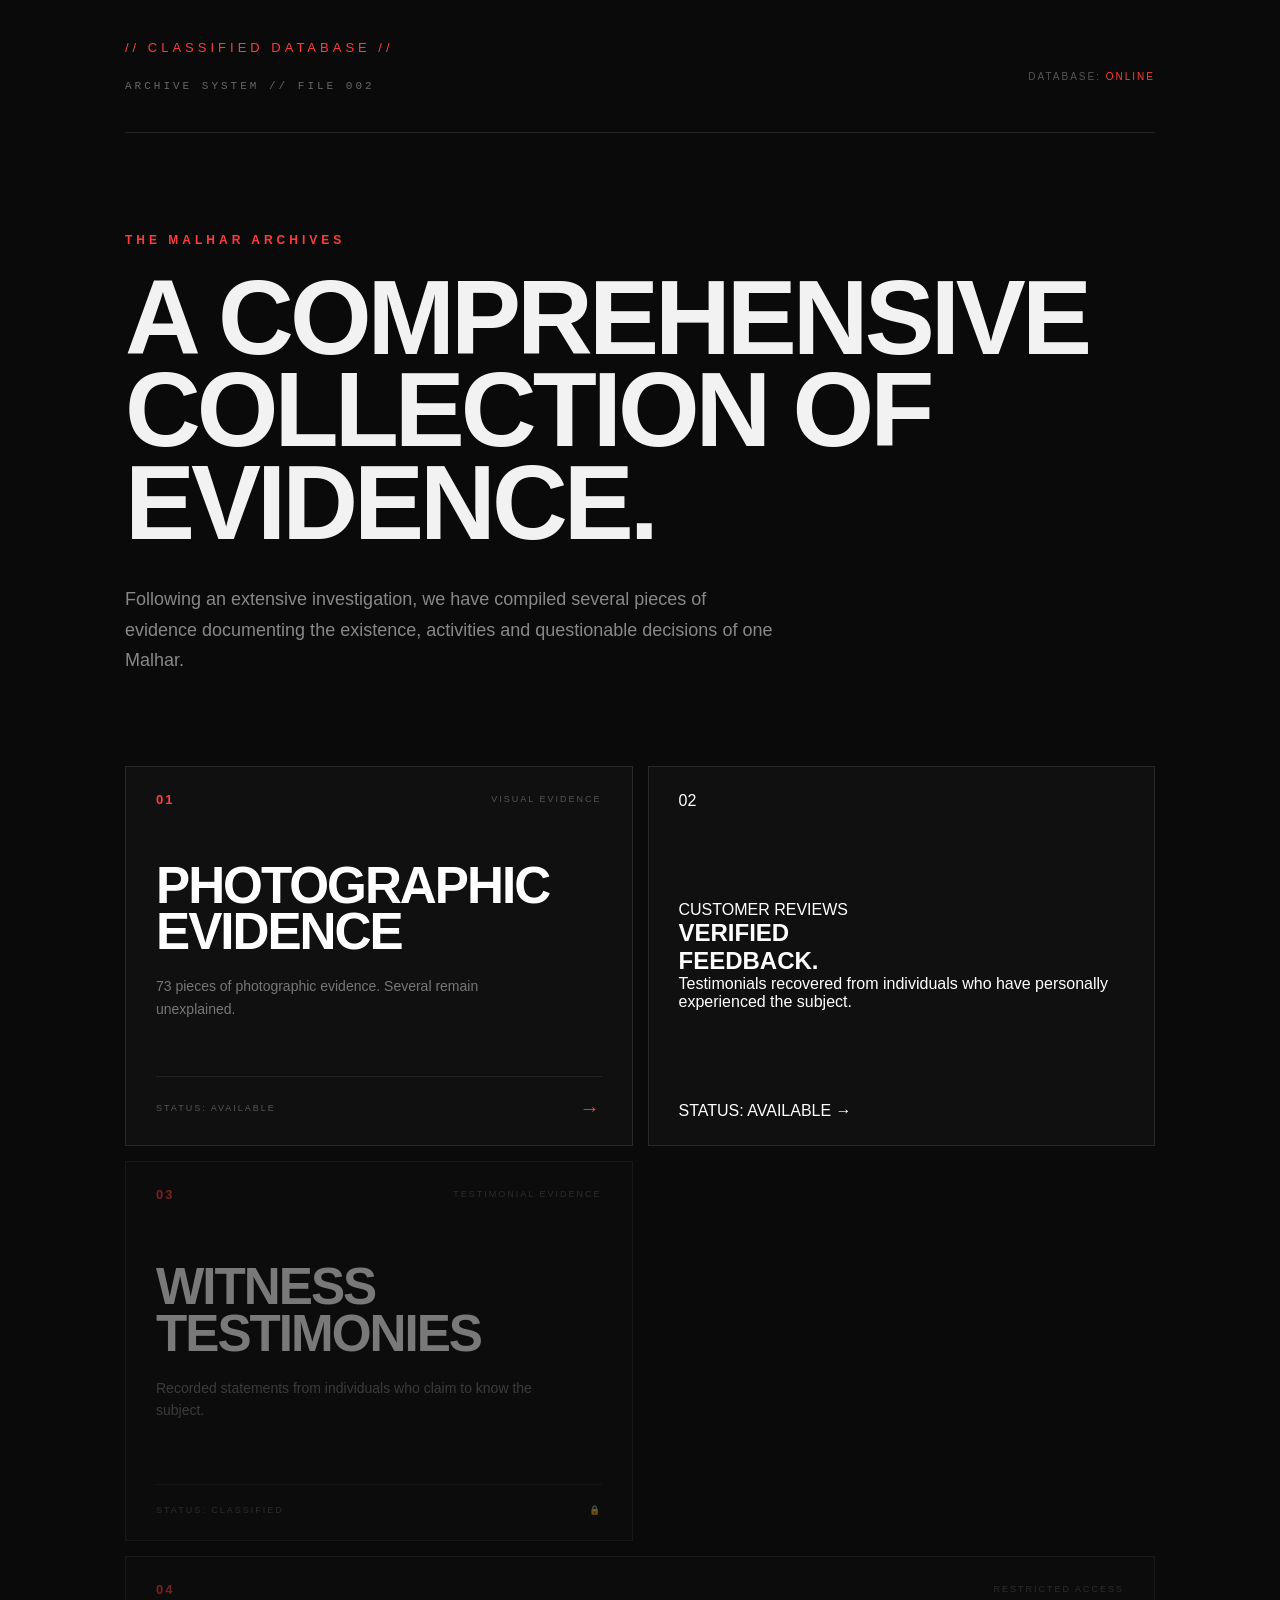
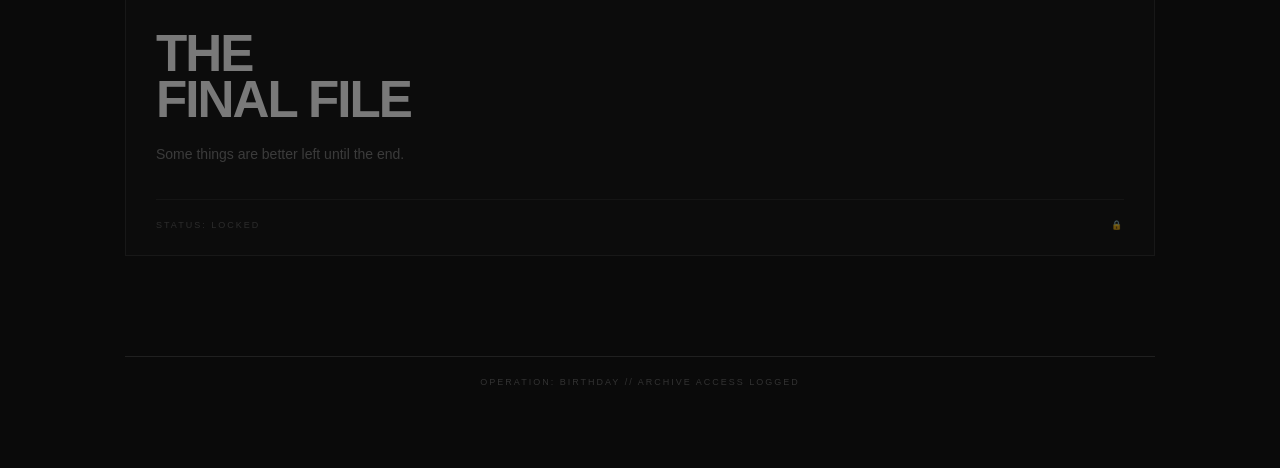
==== commit b719cd17: "Update archives.html" ====
--- a/archives.html
+++ b/archives.html
@@ -116,10 +116,10 @@
 
             <!-- CUSTOMER REVIEWS -->
 
-            <<a href="reviews.html" class="archive-card">
+           <a href="reviews.html" class="archive-card">
 
     <div class="archive-card-number">
-        FILE 002
+        02
     </div>
 
     <div class="archive-card-content">
@@ -133,15 +133,16 @@
             FEEDBACK.
         </h2>
 
-        <p>
+        <p class="archive-card-description">
             Testimonials recovered from individuals
             who have personally experienced the subject.
         </p>
 
     </div>
 
-    <div class="archive-card-arrow">
-        →
+    <div class="archive-card-footer">
+        <span>STATUS: AVAILABLE</span>
+        <span class="archive-card-arrow">→</span>
     </div>
 
 </a>
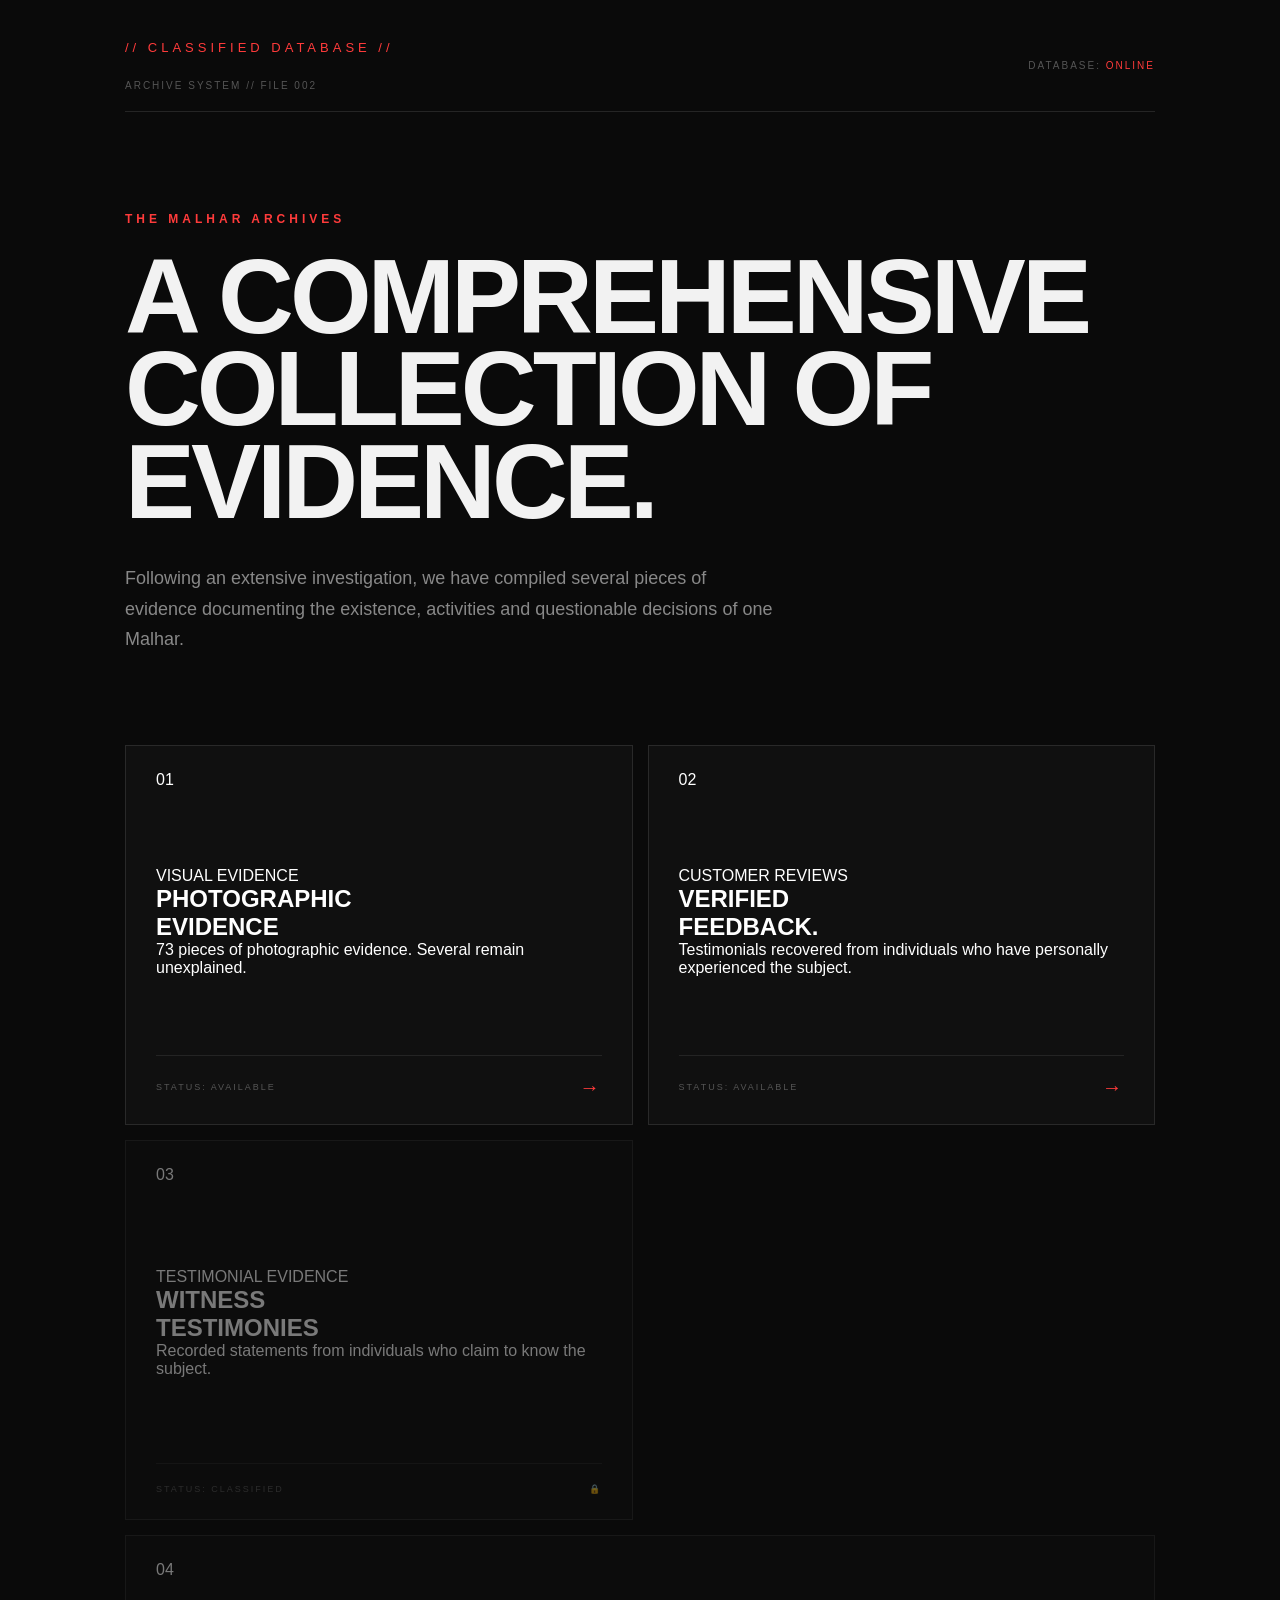
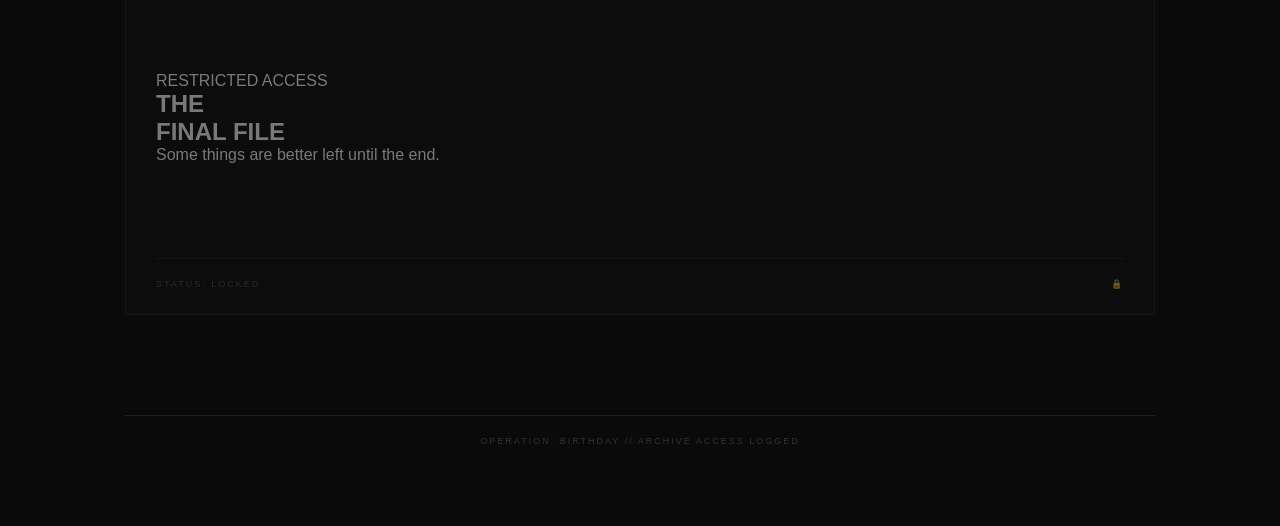
==== commit 0c4b9eb4: "Update archives.html" ====
--- a/archives.html
+++ b/archives.html
@@ -69,43 +69,39 @@
         <section class="archive-files">
 
 
-            <!-- PHOTO EVIDENCE -->
+            <!-- FILE 01 — PHOTOGRAPHIC EVIDENCE -->
 
             <a href="evidence.html" class="archive-card archive-active">
 
-                <div class="archive-card-top">
-
-                    <span class="archive-number">
-                        01
-                    </span>
-
-                    <span class="archive-type">
+                <div class="archive-card-number">
+                    01
+                </div>
+
+                <div class="archive-card-content">
+
+                    <p class="archive-card-label">
                         VISUAL EVIDENCE
-                    </span>
-
-                </div>
-
-                <div class="archive-card-main">
+                    </p>
 
                     <h2>
                         PHOTOGRAPHIC<br>
                         EVIDENCE
                     </h2>
 
-                    <p>
+                    <p class="archive-card-description">
                         73 pieces of photographic evidence.
                         Several remain unexplained.
                     </p>
 
                 </div>
 
-                <div class="archive-card-bottom">
+                <div class="archive-card-footer">
 
                     <span>
                         STATUS: AVAILABLE
                     </span>
 
-                    <span class="archive-arrow">
+                    <span class="archive-card-arrow">
                         →
                     </span>
 
@@ -114,71 +110,74 @@
             </a>
 
 
-            <!-- CUSTOMER REVIEWS -->
-
-           <a href="reviews.html" class="archive-card">
-
-    <div class="archive-card-number">
-        02
-    </div>
-
-    <div class="archive-card-content">
-
-        <p class="archive-card-label">
-            CUSTOMER REVIEWS
-        </p>
-
-        <h2>
-            VERIFIED<br>
-            FEEDBACK.
-        </h2>
-
-        <p class="archive-card-description">
-            Testimonials recovered from individuals
-            who have personally experienced the subject.
-        </p>
-
-    </div>
-
-    <div class="archive-card-footer">
-        <span>STATUS: AVAILABLE</span>
-        <span class="archive-card-arrow">→</span>
-    </div>
-
-</a>
-
-
-            <!-- WITNESS TESTIMONIES -->
+            <!-- FILE 02 — CUSTOMER REVIEWS -->
+
+            <a href="reviews.html" class="archive-card archive-active">
+
+                <div class="archive-card-number">
+                    02
+                </div>
+
+                <div class="archive-card-content">
+
+                    <p class="archive-card-label">
+                        CUSTOMER REVIEWS
+                    </p>
+
+                    <h2>
+                        VERIFIED<br>
+                        FEEDBACK.
+                    </h2>
+
+                    <p class="archive-card-description">
+                        Testimonials recovered from individuals
+                        who have personally experienced the subject.
+                    </p>
+
+                </div>
+
+                <div class="archive-card-footer">
+
+                    <span>
+                        STATUS: AVAILABLE
+                    </span>
+
+                    <span class="archive-card-arrow">
+                        →
+                    </span>
+
+                </div>
+
+            </a>
+
+
+            <!-- FILE 03 — WITNESS TESTIMONIES -->
 
             <div class="archive-card archive-locked">
 
-                <div class="archive-card-top">
-
-                    <span class="archive-number">
-                        03
-                    </span>
-
-                    <span class="archive-type">
+                <div class="archive-card-number">
+                    03
+                </div>
+
+                <div class="archive-card-content">
+
+                    <p class="archive-card-label">
                         TESTIMONIAL EVIDENCE
-                    </span>
-
-                </div>
-
-                <div class="archive-card-main">
+                    </p>
 
                     <h2>
                         WITNESS<br>
                         TESTIMONIES
                     </h2>
 
-                    <p>
+                    <p class="archive-card-description">
                         Recorded statements from individuals
                         who claim to know the subject.
                     </p>
 
                 </div>
 
-                <div class="archive-card-bottom">
+                <div class="archive-card-footer">
 
                     <span>
                         STATUS: CLASSIFIED
@@ -193,37 +192,33 @@
             </div>
 
 
-            <!-- FINAL FILE -->
+            <!-- FILE 04 — FINAL FILE -->
 
             <div class="archive-card archive-locked final-archive">
 
-                <div class="archive-card-top">
-
-                    <span class="archive-number">
-                        04
-                    </span>
-
-                    <span class="archive-type">
+                <div class="archive-card-number">
+                    04
+                </div>
+
+                <div class="archive-card-content">
+
+                    <p class="archive-card-label">
                         RESTRICTED ACCESS
-                    </span>
-
-                </div>
-
-                <div class="archive-card-main">
+                    </p>
 
                     <h2>
                         THE<br>
                         FINAL FILE
                     </h2>
 
-                    <p>
+                    <p class="archive-card-description">
                         Some things are better left until
                         the end.
                     </p>
 
                 </div>
 
-                <div class="archive-card-bottom">
+                <div class="archive-card-footer">
 
                     <span>
                         STATUS: LOCKED
--- a/style.css
+++ b/style.css
@@ -1828,108 +1828,162 @@
     }
 
 }
-
 /* =========================================================
-   CUSTOMER REVIEWS
+   ARCHIVES — FILE 002 ALIGNMENT
+   ========================================================= */
+
+.archive-card {
+    display: flex;
+    flex-direction: column;
+    justify-content: space-between;
+}
+
+.archive-card-content {
+    margin-top: auto;
+    margin-bottom: auto;
+}
+
+.archive-card-description {
+    max-width: 500px;
+}
+
+.archive-card-footer {
+    display: flex;
+    justify-content: space-between;
+    align-items: center;
+    padding-top: 20px;
+    border-top: 1px solid #242424;
+    color: #555;
+    font-size: 9px;
+    letter-spacing: 2px;
+}
+
+.archive-card-footer .archive-card-arrow {
+    color: #ff3b3b;
+    font-size: 20px;
+}
+
+
+/* =========================================================
+   CUSTOMER REVIEWS — FILE 002
    ========================================================= */
 
 .reviews-page {
     width: 100%;
     max-width: 1100px;
     margin: 0 auto;
-    padding: 60px 40px 80px;
-}
-
-
-/* =========================================
-   HEADER
-   ========================================= */
+    padding: 60px 40px 90px;
+}
 
 .reviews-header {
     display: flex;
     justify-content: space-between;
     align-items: flex-start;
-    border-bottom: 1px solid #242424;
-    padding-bottom: 50px;
-    margin-bottom: 50px;
-}
-
-.archive-code {
+    padding-bottom: 45px;
+    margin-bottom: 55px;
+    border-bottom: 1px solid #292929;
+}
+
+.reviews-header .archive-code {
+    margin: 8px 0 20px;
     font-family: monospace;
-    font-size: 11px;
+    font-size: 10px;
     letter-spacing: 3px;
     color: #666;
-    margin: 8px 0 20px;
 }
 
 .reviews-header h1 {
-    font-size: clamp(55px, 9vw, 110px);
+    margin: 0;
+    font-size: clamp(60px, 9vw, 105px);
     line-height: 0.82;
     letter-spacing: -5px;
-    margin: 0;
     font-weight: 900;
 }
 
 .reviews-header-meta {
     text-align: right;
     font-family: monospace;
-    font-size: 10px;
+    font-size: 9px;
+    line-height: 2.1;
     letter-spacing: 2px;
     color: #666;
-    line-height: 2;
-}
-
-
-/* =========================================
-   PRODUCT SUMMARY
-   ========================================= */
+}
+
+
+/* PRODUCT SUMMARY */
 
 .product-summary {
+    position: relative;
     display: grid;
-    grid-template-columns: 1.4fr 1fr;
+    grid-template-columns: 1.35fr 1fr;
     gap: 60px;
-    padding: 35px;
+    padding: 40px;
     background: #111;
     border: 1px solid #292929;
     margin-bottom: 100px;
 }
 
+.product-summary::before {
+    content: "";
+    position: absolute;
+    top: 0;
+    left: 0;
+    width: 4px;
+    height: 100%;
+    background: #d62828;
+}
+
 .product-label {
+    margin-bottom: 15px;
     font-family: monospace;
-    font-size: 10px;
+    font-size: 9px;
     letter-spacing: 3px;
     color: #777;
-    margin-bottom: 15px;
 }
 
 .product-info h2 {
-    font-size: 60px;
     margin: 0 0 15px;
+    font-size: 65px;
+    line-height: 0.9;
     letter-spacing: -3px;
 }
 
 .product-description {
-    max-width: 500px;
+    max-width: 520px;
     color: #aaa;
-    font-size: 16px;
+    font-size: 15px;
     line-height: 1.7;
+}
+
+.product-tags {
+    display: flex;
+    flex-wrap: wrap;
+    gap: 8px;
+    margin-top: 25px;
+}
+
+.product-tags span {
+    padding: 6px 9px;
+    border: 1px solid #383838;
+    font-family: monospace;
+    font-size: 8px;
+    letter-spacing: 1.5px;
+    color: #777;
 }
 
 .verified-product {
     display: inline-block;
     margin-top: 25px;
     padding: 7px 12px;
-    border: 1px solid #555;
-    color: #aaa;
+    border: 1px solid #3b5945;
+    color: #78a987;
     font-family: monospace;
-    font-size: 9px;
-    letter-spacing: 2px;
-}
-
-
-/* =========================================
-   RATING SUMMARY
-   ========================================= */
+    font-size: 8px;
+    letter-spacing: 2px;
+}
+
+
+/* RATING SUMMARY */
 
 .rating-summary {
     border-left: 1px solid #292929;
@@ -1939,26 +1993,26 @@
 .overall-rating {
     display: flex;
     align-items: center;
-    gap: 15px;
-    margin-bottom: 5px;
+    gap: 18px;
 }
 
 .rating-number {
-    font-size: 55px;
+    font-size: 58px;
     font-weight: 700;
 }
 
 .rating-stars {
+    color: #f4b942;
     font-size: 24px;
     letter-spacing: 2px;
 }
 
 .rating-caption {
+    margin: 3px 0 30px;
     font-family: monospace;
-    font-size: 9px;
+    font-size: 8px;
+    letter-spacing: 2px;
     color: #666;
-    letter-spacing: 2px;
-    margin-bottom: 30px;
 }
 
 .rating-bars {
@@ -1973,44 +2027,28 @@
     align-items: center;
     gap: 10px;
     font-family: monospace;
-    font-size: 10px;
+    font-size: 9px;
     color: #777;
 }
 
 .rating-bar {
     height: 7px;
-    background: #292929;
+    background: #282828;
 }
 
 .rating-fill {
     height: 100%;
-    background: #888;
-}
-
-.rating-5 {
-    width: 62%;
-}
-
-.rating-4 {
-    width: 82%;
-}
-
-.rating-3 {
-    width: 48%;
-}
-
-.rating-2 {
-    width: 20%;
-}
-
-.rating-1 {
-    width: 8%;
-}
-
-
-/* =========================================
-   SECTION HEADINGS
-   ========================================= */
+    background: #f4b942;
+}
+
+.rating-5 { width: 0%; }
+.rating-4 { width: 80%; }
+.rating-3 { width: 40%; }
+.rating-2 { width: 0%; }
+.rating-1 { width: 0%; }
+
+
+/* SECTION HEADINGS */
 
 .section-heading {
     margin-bottom: 45px;
@@ -2018,16 +2056,14 @@
 
 .section-heading h2,
 .reviews-title-row h2 {
+    margin: 10px 0 0;
     font-size: clamp(45px, 7vw, 75px);
     line-height: 0.85;
     letter-spacing: -3px;
-    margin: 10px 0 0;
-}
-
-
-/* =========================================
-   AWARDS
-   ========================================= */
+}
+
+
+/* AWARD NOMINATIONS */
 
 .award-section {
     margin-bottom: 110px;
@@ -2040,58 +2076,80 @@
 }
 
 .award-card {
+    position: relative;
     padding: 30px;
+    background: #101010;
     border: 1px solid #292929;
-    background: #0e0e0e;
-    position: relative;
+    transition: transform 0.2s ease, border-color 0.2s ease;
+}
+
+.award-card::before {
+    content: "";
+    position: absolute;
+    left: 0;
+    top: 0;
+    width: 3px;
+    height: 100%;
+    background: #d62828;
 }
 
 .award-card:hover {
+    transform: translateY(-3px);
     border-color: #555;
 }
 
+.award-card-featured {
+    border-color: #4d4230;
+}
+
+.award-card-featured::before {
+    background: #f4b942;
+}
+
 .award-number {
+    margin: 0 0 25px;
+    font-family: monospace;
+    font-size: 8px;
+    letter-spacing: 2px;
+    color: #555;
+}
+
+.award-category {
+    margin: 0 0 6px;
     font-family: monospace;
     font-size: 9px;
     letter-spacing: 2px;
-    color: #555;
-    margin-bottom: 30px;
+    color: #d62828;
+}
+
+.award-card-featured .award-category {
+    color: #f4b942;
 }
 
 .award-card h3 {
+    margin: 0;
     font-size: 27px;
+    line-height: 1;
     letter-spacing: -1px;
-    margin: 0;
-}
-
-.award-subtitle {
-    font-family: monospace;
-    font-size: 10px;
-    letter-spacing: 2px;
-    color: #777;
-    text-transform: uppercase;
-    margin-top: 5px;
 }
 
 .award-description {
+    margin-top: 22px;
     color: #aaa;
     font-size: 14px;
     line-height: 1.7;
-    margin-top: 25px;
 }
 
 .award-nominator {
+    margin-top: 28px;
     font-family: monospace;
-    font-size: 9px;
+    font-size: 8px;
     letter-spacing: 2px;
     color: #555;
-    margin-top: 30px;
-}
-
-
-/* =========================================
-   REVIEWS SECTION
-   ========================================= */
+}
+
+
+/* CUSTOMER REVIEWS */
 
 .customer-reviews {
     margin-bottom: 100px;
@@ -2101,33 +2159,47 @@
     display: flex;
     justify-content: space-between;
     align-items: flex-end;
-    margin-bottom: 50px;
+    margin-bottom: 45px;
 }
 
 .review-count {
     text-align: right;
     font-family: monospace;
-    font-size: 9px;
+    font-size: 8px;
     line-height: 1.8;
     letter-spacing: 2px;
     color: #555;
 }
 
-
-/* =========================================
-   REVIEW CARD
-   ========================================= */
-
 .review-card {
+    position: relative;
+    padding: 40px 0;
     border-top: 1px solid #292929;
-    padding: 40px 0;
+}
+
+.review-card::before {
+    content: "";
+    position: absolute;
+    top: -1px;
+    left: 0;
+    width: 45px;
+    height: 2px;
+    background: #333;
 }
 
 .featured-review {
+    padding: 40px;
+    margin-bottom: 20px;
     background: #111;
     border: 1px solid #333;
-    padding: 40px;
-    margin-bottom: 20px;
+}
+
+.featured-review::before {
+    top: 0;
+    left: 0;
+    width: 100%;
+    height: 3px;
+    background: #f4b942;
 }
 
 .review-top {
@@ -2144,36 +2216,38 @@
 }
 
 .reviewer-avatar {
-    width: 38px;
-    height: 38px;
-    border: 1px solid #555;
+    width: 40px;
+    height: 40px;
     display: flex;
     justify-content: center;
     align-items: center;
+    border: 1px solid #555;
     font-family: monospace;
     font-size: 13px;
+    color: #f4b942;
 }
 
 .reviewer-name {
+    margin: 0 0 4px;
     font-family: monospace;
-    font-size: 11px;
-    letter-spacing: 2px;
-    margin: 0 0 4px;
+    font-size: 10px;
+    letter-spacing: 2px;
 }
 
 .reviewer-status {
+    margin: 0;
     font-family: monospace;
     font-size: 8px;
-    color: #777;
     letter-spacing: 1px;
+    color: #78a987;
+}
+
+.review-date {
     margin: 0;
-}
-
-.review-date {
     font-family: monospace;
     font-size: 8px;
+    letter-spacing: 2px;
     color: #555;
-    letter-spacing: 2px;
 }
 
 .review-rating {
@@ -2184,8 +2258,10 @@
 }
 
 .stars {
-    font-size: 18px;
-    letter-spacing: 2px;
+    color: #f4b942;
+    font-size: 19px;
+    letter-spacing: 2px;
+    white-space: nowrap;
 }
 
 .review-title {
@@ -2195,10 +2271,10 @@
 
 .review-body {
     max-width: 760px;
+    margin: 0 0 14px;
     color: #aaa;
     font-size: 15px;
     line-height: 1.75;
-    margin: 0 0 14px;
 }
 
 .review-footer {
@@ -2211,8 +2287,9 @@
 }
 
 .review-footer p {
+    margin: 0;
     font-family: monospace;
-    font-size: 9px;
+    font-size: 8px;
     letter-spacing: 1px;
     color: #555;
 }
@@ -2223,10 +2300,10 @@
 }
 
 .helpful-buttons button {
+    padding: 7px 12px;
     background: transparent;
     border: 1px solid #333;
     color: #777;
-    padding: 7px 12px;
     font-family: monospace;
     font-size: 8px;
     letter-spacing: 1px;
@@ -2235,26 +2312,23 @@
 
 .helpful-buttons button:hover {
     border-color: #777;
-    color: #aaa;
-}
-
-
-/* =========================================
-   FOOTER
-   ========================================= */
+    color: white;
+    background: transparent;
+    transform: none;
+}
 
 .reviews-footer {
+    padding-top: 30px;
     border-top: 1px solid #242424;
-    padding-top: 30px;
     text-align: center;
 }
 
 .reviews-footer p {
+    margin: 8px;
     font-family: monospace;
     font-size: 8px;
     letter-spacing: 2px;
     color: #444;
-    margin: 8px;
 }
 
 .reviews-footer a {
@@ -2272,9 +2346,9 @@
 }
 
 
-/* =========================================
-   MOBILE
-   ========================================= */
+/* =========================================================
+   CUSTOMER REVIEWS — MOBILE
+   ========================================================= */
 
 @media (max-width: 700px) {
 
@@ -2298,7 +2372,7 @@
     .product-summary {
         grid-template-columns: 1fr;
         gap: 40px;
-        padding: 25px;
+        padding: 28px;
     }
 
     .rating-summary {
@@ -2313,8 +2387,8 @@
     }
 
     .reviews-title-row {
+        flex-direction: column;
         align-items: flex-start;
-        flex-direction: column;
         gap: 20px;
     }
 
@@ -2328,19 +2402,87 @@
     }
 
     .review-rating {
+        flex-direction: column;
         align-items: flex-start;
+        gap: 8px;
+    }
+
+    .featured-review {
+        padding: 28px;
+    }
+
+    .review-footer {
         flex-direction: column;
-        gap: 8px;
-    }
-
-    .featured-review {
-        padding: 25px;
-    }
-
-    .review-footer {
         align-items: flex-start;
-        flex-direction: column;
         gap: 10px;
     }
-
-}
+}
+
+/* =========================================================
+   FINAL AWARD COLOUR FIX
+   ========================================================= */
+
+.award-card,
+.award-card-featured {
+    border-color: #292929;
+}
+
+.award-card::before,
+.award-card-featured::before {
+    background: #ff3b3b;
+}
+
+.award-card-featured {
+    border-color: #292929;
+}
+
+.award-card-featured .award-category {
+    color: #ff3b3b;
+}
+
+.award-card-featured .award-number {
+    color: #555;
+}
+
+/* =========================================================
+   ARCHIVE CARD ALIGNMENT FIX
+   ========================================================= */
+
+/* Make every archive card use the same internal structure */
+.archive-card {
+    display: flex;
+    flex-direction: column;
+    min-height: 380px;
+}
+
+/* Old markup */
+.archive-card-main {
+    flex: 1;
+    display: flex;
+    flex-direction: column;
+    justify-content: center;
+}
+
+/* New markup */
+.archive-card-content {
+    flex: 1;
+    display: flex;
+    flex-direction: column;
+    justify-content: center;
+}
+
+/* Keep the bottom sections locked to the same position */
+.archive-card-bottom,
+.archive-card-footer {
+    flex-shrink: 0;
+}
+
+/* Make File 01's content spacing match File 02 */
+.archive-card-main h2 {
+    margin-bottom: 20px;
+}
+
+/* Make the two-column cards visually consistent */
+.archive-files > .archive-card {
+    align-self: stretch;
+}
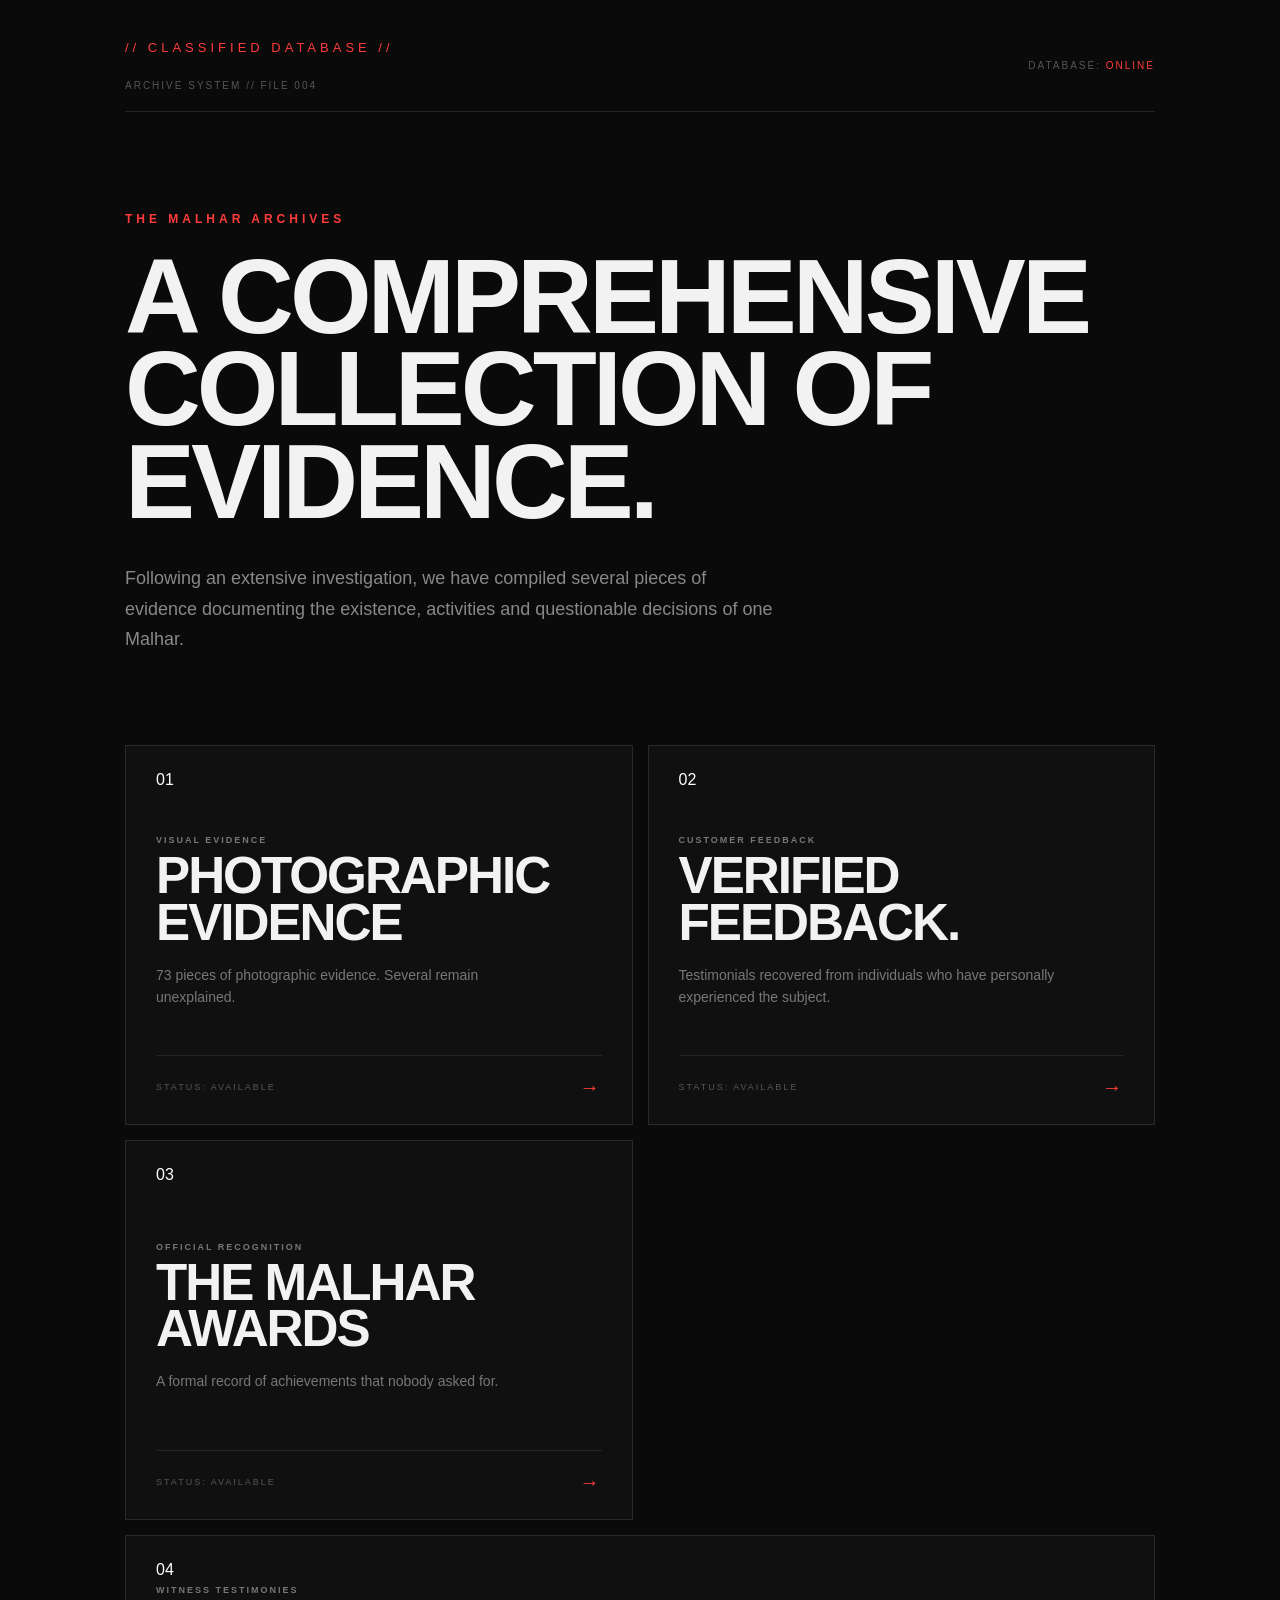
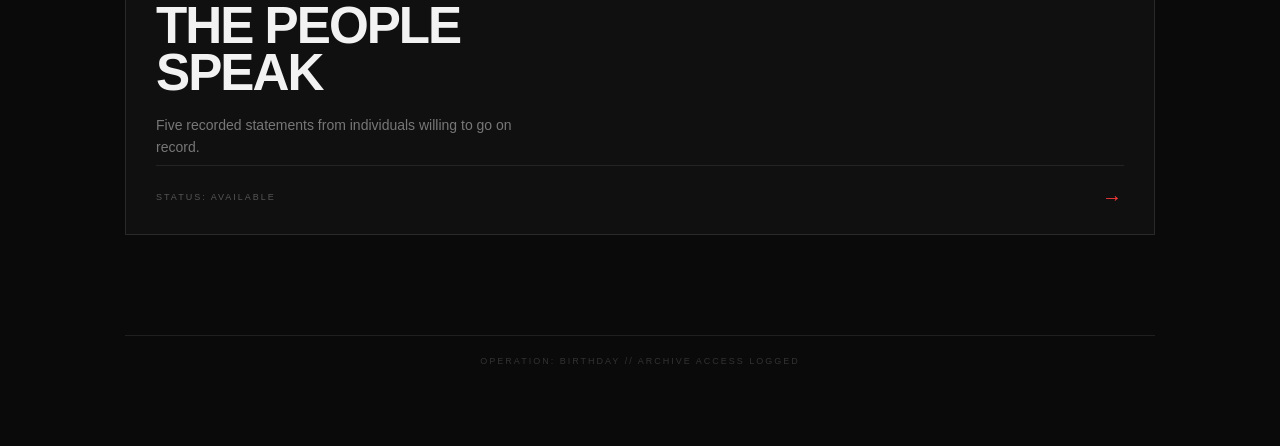
==== commit 8b3e98a1: "Update archives.html" ====
--- a/archives.html
+++ b/archives.html
@@ -29,7 +29,7 @@
                 </p>
 
                 <p class="archive-code">
-                    ARCHIVE SYSTEM // FILE 002
+                    ARCHIVE SYSTEM // FILE 004
                 </p>
 
             </div>
@@ -69,7 +69,7 @@
         <section class="archive-files">
 
 
-            <!-- FILE 01 — PHOTOGRAPHIC EVIDENCE -->
+            <!-- FILE 01 -->
 
             <a href="evidence.html" class="archive-card archive-active">
 
@@ -110,7 +110,7 @@
             </a>
 
 
-            <!-- FILE 02 — CUSTOMER REVIEWS -->
+            <!-- FILE 02 -->
 
             <a href="reviews.html" class="archive-card archive-active">
 
@@ -121,7 +121,7 @@
                 <div class="archive-card-content">
 
                     <p class="archive-card-label">
-                        CUSTOMER REVIEWS
+                        CUSTOMER FEEDBACK
                     </p>
 
                     <h2>
@@ -151,9 +151,9 @@
             </a>
 
 
-            <!-- FILE 03 — WITNESS TESTIMONIES -->
-
-            <div class="archive-card archive-locked">
+            <!-- FILE 03 -->
+
+            <a href="awards.html" class="archive-card archive-active">
 
                 <div class="archive-card-number">
                     03
@@ -162,39 +162,39 @@
                 <div class="archive-card-content">
 
                     <p class="archive-card-label">
-                        TESTIMONIAL EVIDENCE
-                    </p>
-
-                    <h2>
-                        WITNESS<br>
-                        TESTIMONIES
-                    </h2>
-
-                    <p class="archive-card-description">
-                        Recorded statements from individuals
-                        who claim to know the subject.
-                    </p>
-
-                </div>
-
-                <div class="archive-card-footer">
-
-                    <span>
-                        STATUS: CLASSIFIED
-                    </span>
-
-                    <span>
-                        🔒
-                    </span>
-
-                </div>
-
-            </div>
-
-
-            <!-- FILE 04 — FINAL FILE -->
-
-            <div class="archive-card archive-locked final-archive">
+                        OFFICIAL RECOGNITION
+                    </p>
+
+                    <h2>
+                        THE MALHAR<br>
+                        AWARDS
+                    </h2>
+
+                    <p class="archive-card-description">
+                        A formal record of achievements
+                        that nobody asked for.
+                    </p>
+
+                </div>
+
+                <div class="archive-card-footer">
+
+                    <span>
+                        STATUS: AVAILABLE
+                    </span>
+
+                    <span class="archive-card-arrow">
+                        →
+                    </span>
+
+                </div>
+
+            </a>
+
+
+            <!-- FILE 04 -->
+
+            <a href="testimonies.html" class="archive-card archive-active final-archive">
 
                 <div class="archive-card-number">
                     04
@@ -203,34 +203,34 @@
                 <div class="archive-card-content">
 
                     <p class="archive-card-label">
-                        RESTRICTED ACCESS
-                    </p>
-
-                    <h2>
-                        THE<br>
-                        FINAL FILE
-                    </h2>
-
-                    <p class="archive-card-description">
-                        Some things are better left until
-                        the end.
-                    </p>
-
-                </div>
-
-                <div class="archive-card-footer">
-
-                    <span>
-                        STATUS: LOCKED
-                    </span>
-
-                    <span>
-                        🔒
-                    </span>
-
-                </div>
-
-            </div>
+                        WITNESS TESTIMONIES
+                    </p>
+
+                    <h2>
+                        THE PEOPLE<br>
+                        SPEAK
+                    </h2>
+
+                    <p class="archive-card-description">
+                        Five recorded statements from individuals
+                        willing to go on record.
+                    </p>
+
+                </div>
+
+                <div class="archive-card-footer">
+
+                    <span>
+                        STATUS: AVAILABLE
+                    </span>
+
+                    <span class="archive-card-arrow">
+                        →
+                    </span>
+
+                </div>
+
+            </a>
 
 
         </section>
--- a/style.css
+++ b/style.css
@@ -845,41 +845,28 @@
 .archives-page {
     width: 100%;
     max-width: 1100px;
-
     margin: 0 auto;
-
     padding: 40px 35px 80px;
 }
 
-
-/* HEADER */
-
 .archives-header {
     display: flex;
-
     justify-content: space-between;
     align-items: center;
-
     padding-bottom: 20px;
-
     border-bottom: 1px solid #252525;
 }
 
 .archive-code {
     margin-top: 8px;
-
     color: #555;
-
     font-size: 10px;
-
     letter-spacing: 2px;
 }
 
 .archive-status {
     color: #555;
-
     font-size: 10px;
-
     letter-spacing: 2px;
 }
 
@@ -887,69 +874,42 @@
     color: #ff3b3b;
 }
 
-
-/* INTRO */
-
 .archives-intro {
     padding: 100px 0 90px;
 }
 
 .archives-intro h1 {
     margin: 25px 0 35px;
-
     color: #f2f2f2;
-
     font-size: clamp(55px, 9vw, 105px);
-
     line-height: 0.88;
-
     letter-spacing: -4px;
 }
 
 .archives-description {
     max-width: 650px;
-
     color: #888;
-
     font-size: 18px;
-
     line-height: 1.7;
 }
-
-
-/* FILES */
 
 .archive-files {
     display: grid;
-
-    grid-template-columns: repeat(2, 1fr);
-
+    grid-template-columns: repeat(2, minmax(0, 1fr));
     gap: 15px;
 }
-
-
-/* CARD */
 
 .archive-card {
     position: relative;
-
     min-height: 380px;
-
     padding: 25px 30px;
-
     border: 1px solid #292929;
-
     background: #101010;
-
     color: white;
-
     text-decoration: none;
 
     display: flex;
-
     flex-direction: column;
-
-    justify-content: space-between;
 
     transition:
         transform 0.25s ease,
@@ -963,131 +923,120 @@
 
 .archive-active:hover {
     transform: translateY(-5px);
-
     border-color: #ff3b3b;
-
     background: #141414;
 }
 
-
-/* CARD TOP */
-
 .archive-card-top {
     display: flex;
-
     justify-content: space-between;
-
     align-items: center;
+    flex-shrink: 0;
 }
 
 .archive-number {
     color: #ff3b3b;
-
     font-size: 13px;
-
     font-weight: bold;
-
     letter-spacing: 2px;
 }
 
 .archive-type {
     color: #555;
-
     font-size: 9px;
-
-    letter-spacing: 2px;
-}
-
-
-/* CARD MAIN */
-
+    letter-spacing: 2px;
+}
+
+/* File 01 and File 02 share this exact same content structure. */
+
+.archive-card-content,
+.archive-card-main {
+    flex: 1;
+    min-height: 0;
+
+    display: flex;
+    flex-direction: column;
+    justify-content: center;
+}
+
+.archive-card-label,
+.archive-type {
+    margin: 0 0 8px;
+    color: #777;
+    font-size: 9px;
+    font-weight: bold;
+    letter-spacing: 2px;
+}
+
+.archive-card-content h2,
 .archive-card-main h2 {
-    margin-bottom: 20px;
-
+    margin: 0 0 18px;
+    color: #f2f2f2;
     font-size: clamp(35px, 4vw, 55px);
-
     line-height: 0.9;
-
     letter-spacing: -2px;
 }
 
+.archive-card-description,
 .archive-card-main p {
     max-width: 400px;
-
+    margin: 0;
     color: #777;
-
     font-size: 14px;
-
     line-height: 1.6;
 }
 
-
-/* CARD BOTTOM */
-
-.archive-card-bottom {
-    display: flex;
-
+.archive-card-bottom,
+.archive-card-footer {
+    display: flex;
     justify-content: space-between;
-
     align-items: center;
+    flex-shrink: 0;
 
     padding-top: 20px;
-
     border-top: 1px solid #242424;
 
     color: #555;
-
     font-size: 9px;
-
-    letter-spacing: 2px;
-}
-
-.archive-arrow {
+    letter-spacing: 2px;
+}
+
+.archive-arrow,
+.archive-card-arrow {
     color: #ff3b3b;
-
     font-size: 20px;
 }
-
-
-/* LOCKED */
 
 .archive-locked {
     opacity: 0.45;
-
     cursor: not-allowed;
 }
 
 .archive-locked:hover {
+    transform: none;
     border-color: #292929;
-}
-
-
-/* FINAL FILE */
+    background: #101010;
+}
+
+.archive-locked .archive-number {
+    color: #555;
+}
 
 .final-archive {
     grid-column: span 2;
-
     min-height: 300px;
 }
-
-
-/* FOOTER */
 
 .archives-footer {
     margin-top: 100px;
-
     padding-top: 20px;
-
     border-top: 1px solid #202020;
-
     text-align: center;
 }
 
 .archives-footer p {
     color: #333;
-
     font-size: 9px;
-
     letter-spacing: 2px;
 }
 
@@ -1095,6 +1044,8 @@
 /* =========================================
    EVIDENCE PAGE
    ========================================= */
+   EVIDENCE PAGE
+   ========================================= */
 
 .evidence-page {
     width: 100%;
@@ -1828,42 +1779,6 @@
     }
 
 }
-/* =========================================================
-   ARCHIVES — FILE 002 ALIGNMENT
-   ========================================================= */
-
-.archive-card {
-    display: flex;
-    flex-direction: column;
-    justify-content: space-between;
-}
-
-.archive-card-content {
-    margin-top: auto;
-    margin-bottom: auto;
-}
-
-.archive-card-description {
-    max-width: 500px;
-}
-
-.archive-card-footer {
-    display: flex;
-    justify-content: space-between;
-    align-items: center;
-    padding-top: 20px;
-    border-top: 1px solid #242424;
-    color: #555;
-    font-size: 9px;
-    letter-spacing: 2px;
-}
-
-.archive-card-footer .archive-card-arrow {
-    color: #ff3b3b;
-    font-size: 20px;
-}
-
-
 /* =========================================================
    CUSTOMER REVIEWS — FILE 002
    ========================================================= */
@@ -2099,11 +2014,11 @@
 }
 
 .award-card-featured {
-    border-color: #4d4230;
+    border-color: #292929;
 }
 
 .award-card-featured::before {
-    background: #f4b942;
+    background: #d62828;
 }
 
 .award-number {
@@ -2123,7 +2038,7 @@
 }
 
 .award-card-featured .award-category {
-    color: #f4b942;
+    color: #d62828;
 }
 
 .award-card h3 {
@@ -2419,70 +2334,27 @@
 }
 
 /* =========================================================
-   FINAL AWARD COLOUR FIX
-   ========================================================= */
-
-.award-card,
-.award-card-featured {
-    border-color: #292929;
-}
-
-.award-card::before,
-.award-card-featured::before {
-    background: #ff3b3b;
-}
-
-.award-card-featured {
-    border-color: #292929;
-}
-
-.award-card-featured .award-category {
-    color: #ff3b3b;
-}
-
-.award-card-featured .award-number {
-    color: #555;
-}
-
-/* =========================================================
-   ARCHIVE CARD ALIGNMENT FIX
-   ========================================================= */
-
-/* Make every archive card use the same internal structure */
-.archive-card {
-    display: flex;
-    flex-direction: column;
-    min-height: 380px;
-}
-
-/* Old markup */
-.archive-card-main {
-    flex: 1;
-    display: flex;
-    flex-direction: column;
-    justify-content: center;
-}
-
-/* New markup */
-.archive-card-content {
-    flex: 1;
-    display: flex;
-    flex-direction: column;
-    justify-content: center;
-}
-
-/* Keep the bottom sections locked to the same position */
-.archive-card-bottom,
-.archive-card-footer {
-    flex-shrink: 0;
-}
-
-/* Make File 01's content spacing match File 02 */
-.archive-card-main h2 {
-    margin-bottom: 20px;
-}
-
-/* Make the two-column cards visually consistent */
-.archive-files > .archive-card {
-    align-self: stretch;
-}
+
+/* =========================================
+   FINAL RESPONSIVE CLEANUP
+   ========================================= */
+
+@media (max-width: 700px) {
+
+    .archive-files {
+        grid-template-columns: 1fr;
+    }
+
+    .final-archive {
+        grid-column: span 1;
+    }
+
+    .archive-card {
+        min-height: 330px;
+    }
+
+    .archive-card-content h2,
+    .archive-card-main h2 {
+        font-size: 40px;
+    }
+}
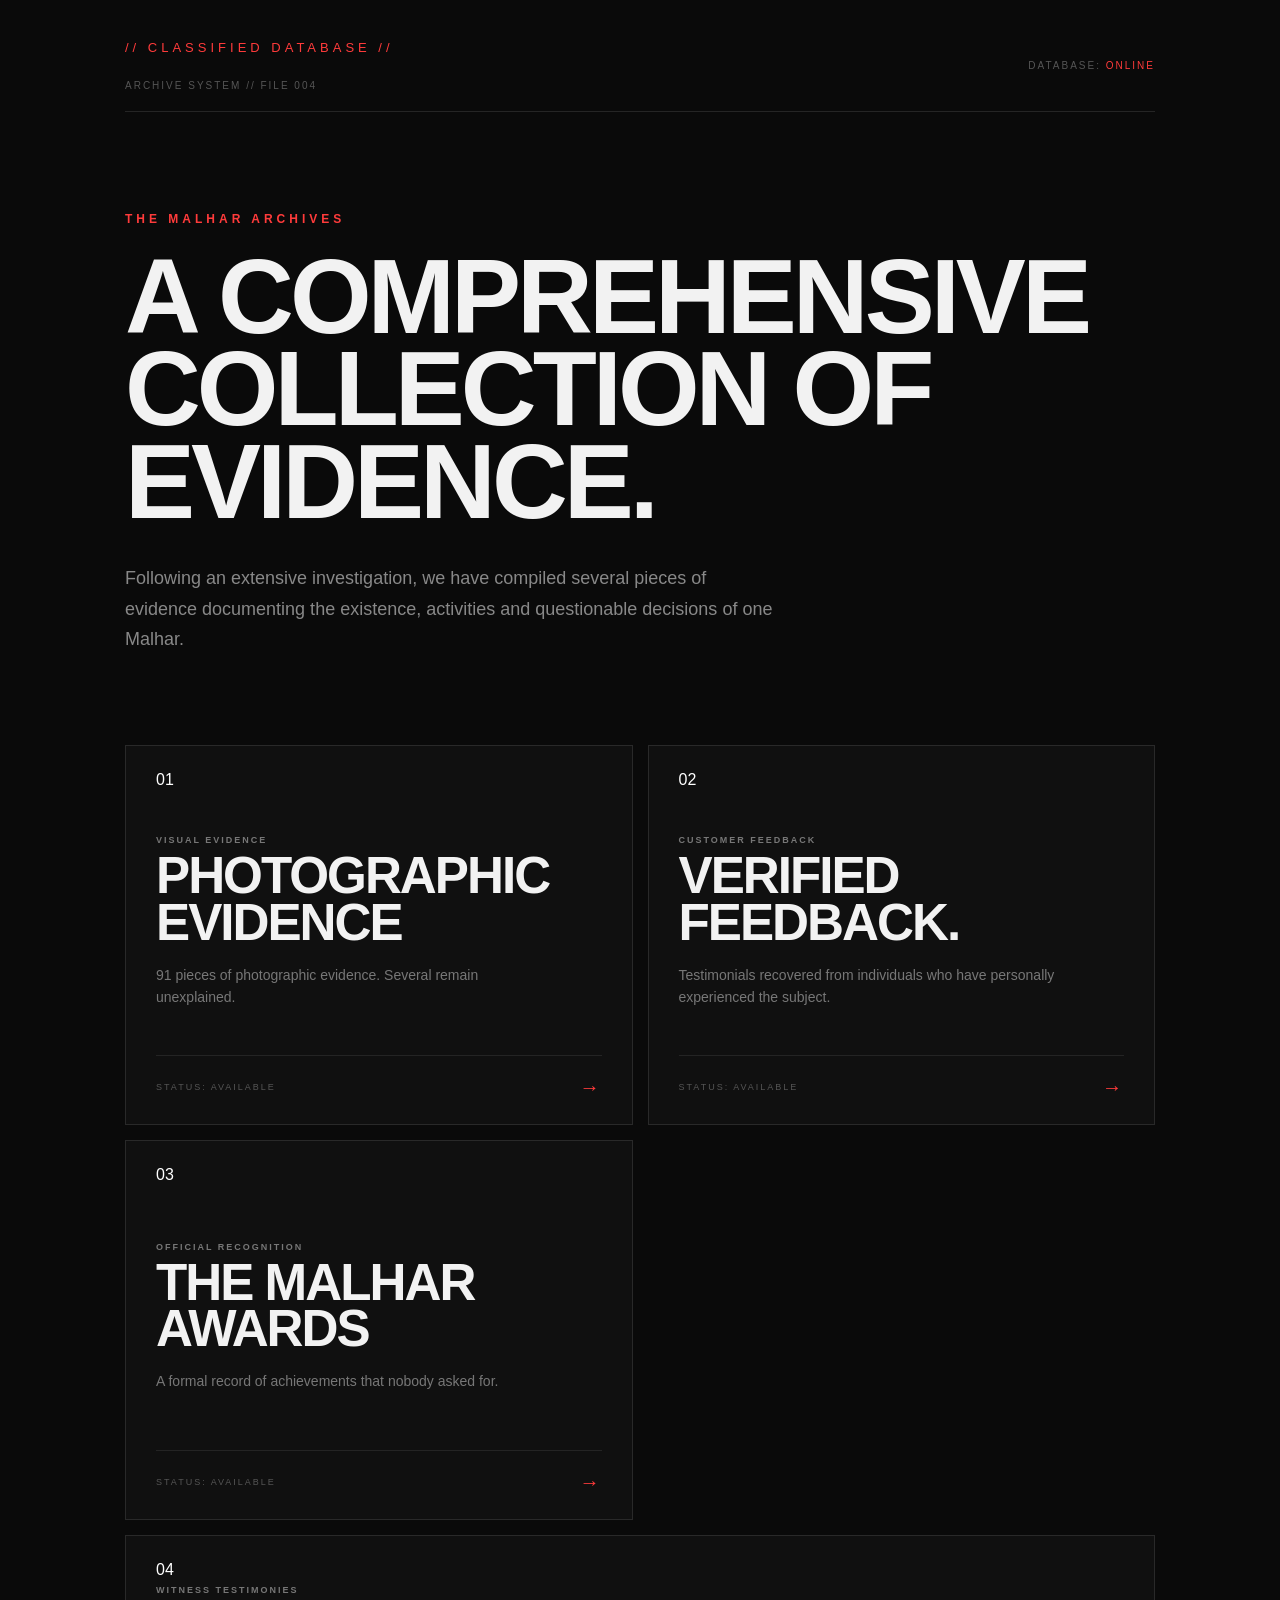
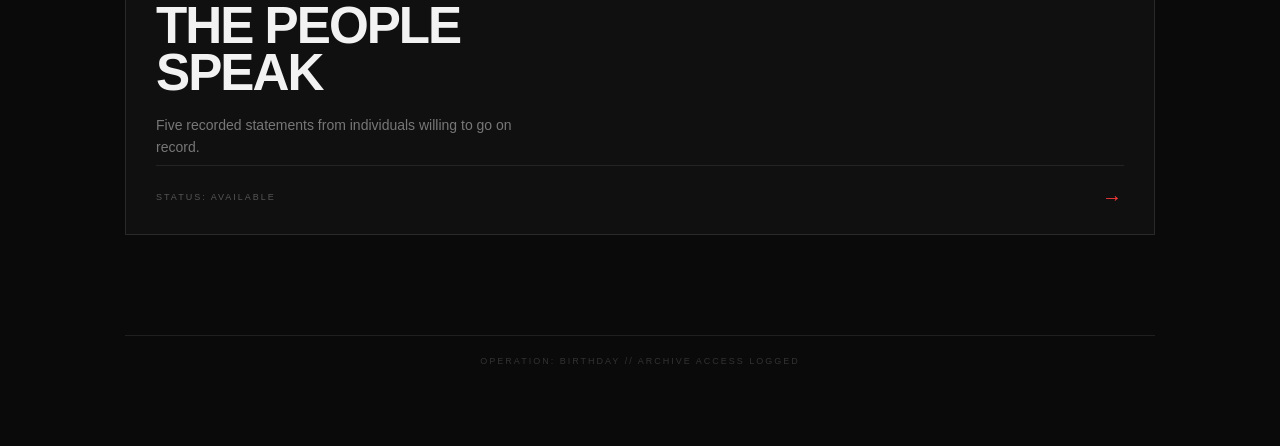
==== commit 8b23676b: "Update archives.html" ====
--- a/archives.html
+++ b/archives.html
@@ -89,7 +89,7 @@
                     </h2>
 
                     <p class="archive-card-description">
-                        73 pieces of photographic evidence.
+                        91 pieces of photographic evidence.
                         Several remain unexplained.
                     </p>
 
--- a/style.css
+++ b/style.css
@@ -2358,3 +2358,30 @@
         font-size: 40px;
     }
 }
+
+/* =========================================
+   EVIDENCE PAGE — DESKTOP SIDE MARGINS
+   ========================================= */
+
+@media (min-width: 701px) {
+
+    .evidence-page {
+        padding-left: 60px;
+        padding-right: 60px;
+    }
+
+}
+
+
+/* =========================================
+   EVIDENCE PAGE — MOBILE SIDE MARGINS
+   ========================================= */
+
+@media (max-width: 700px) {
+
+    .evidence-page {
+        padding-left: 20px;
+        padding-right: 20px;
+    }
+
+}
